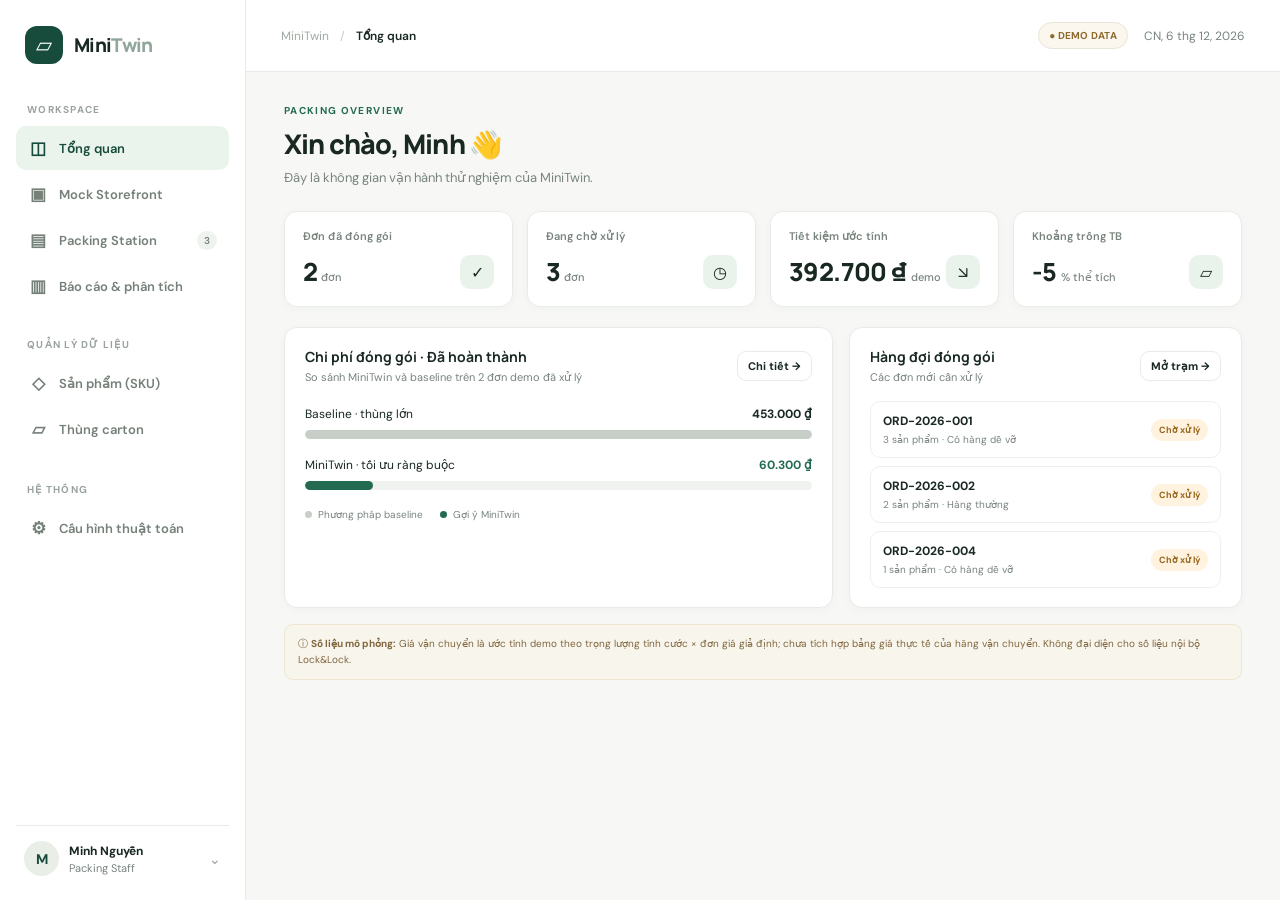
==== AI_Solution/index.html @ b330682f "first commit" ====
<!doctype html>
<html lang="vi">
<head>
  <meta charset="utf-8"><meta name="viewport" content="width=device-width,initial-scale=1">
  <meta name="theme-color" content="#123d32"><title>MiniTwin — Carton intelligence</title>
  <link rel="preconnect" href="https://fonts.googleapis.com"><link rel="preconnect" href="https://fonts.gstatic.com" crossorigin><link href="https://fonts.googleapis.com/css2?family=DM+Sans:wght@400;500;600;700&family=Manrope:wght@400;500;600;700;800&display=swap" rel="stylesheet">
  <style>
  :root{--green:#174c3c;--green2:#236b50;--mint:#e9f3ec;--ink:#192821;--muted:#78847d;--line:#e8ece8;--paper:#f7f8f5;--orange:#d99038;--red:#b94b3b;--shadow:0 12px 36px #213a2910}*{box-sizing:border-box}body{margin:0;background:var(--paper);color:var(--ink);font:14px 'DM Sans',sans-serif}button,input,select{font:inherit}button{cursor:pointer}.shell{min-height:100vh}.sidebar{width:246px;position:fixed;inset:0 auto 0 0;background:#fff;border-right:1px solid var(--line);padding:24px 16px;display:flex;flex-direction:column;z-index:3}.brand{display:flex;gap:11px;align-items:center;padding:2px 9px 27px}.brandmark{width:38px;height:38px;border-radius:12px;background:var(--green);display:grid;place-items:center;color:#fff;font-size:21px}.brandname{font:800 19px Manrope,sans-serif;letter-spacing:-.7px}.brandname span{color:#91a69b}.navlabel{padding:12px 11px 8px;color:#9aa39d;font-size:10px;letter-spacing:1.25px;font-weight:700}.navbtn{border:0;background:none;color:#758078;width:100%;text-align:left;padding:11px 12px;border-radius:10px;display:flex;align-items:center;gap:11px;margin:2px 0;font-weight:600;font-size:13px;transition:.18s}.navbtn:hover{background:#f5f7f4;color:var(--green)}.navbtn.active{background:#eaf3ec;color:var(--green)}.navico{font-size:17px;width:20px;text-align:center}.navcount{margin-left:auto;font-size:10px;background:#f0f2f0;padding:3px 7px;border-radius:20px}.sidebarfoot{margin-top:auto;border-top:1px solid var(--line);padding:15px 8px 0}.profile{display:flex;align-items:center;gap:10px}.avatar{width:35px;height:35px;background:#e9eee7;border-radius:50%;display:grid;place-items:center;color:var(--green);font-weight:700}.pname{font-weight:700;font-size:12px}.prole{font-size:11px;color:var(--muted);margin-top:2px}.main{margin-left:246px}.topbar{height:72px;background:#fff;border-bottom:1px solid var(--line);display:flex;align-items:center;justify-content:space-between;padding:0 35px;position:sticky;top:0;z-index:2}.crumb{color:#a0a9a2;font-size:12px}.crumb b{color:var(--ink);font-weight:600}.topright{display:flex;align-items:center;gap:16px}.env{border:1px solid #e8e4d9;background:#fbf7ee;color:#8e6a2d;border-radius:20px;padding:6px 10px;font-size:10px;font-weight:700;letter-spacing:.25px}.today{font-size:12px;color:var(--muted)}.content{padding:32px 38px;max-width:1470px;margin:0 auto}.pagehead{display:flex;align-items:flex-start;justify-content:space-between;margin-bottom:25px;gap:20px}.eyebrow{color:var(--green2);font-weight:700;font-size:10px;letter-spacing:1.35px;text-transform:uppercase;margin-bottom:8px}.pagehead h1{font:800 27px Manrope,sans-serif;letter-spacing:-.8px;margin:0 0 7px}.pagehead p{color:var(--muted);font-size:13px;margin:0}.btn{border:1px solid var(--line);background:#fff;color:var(--ink);border-radius:9px;padding:10px 14px;font-size:12px;font-weight:700;display:inline-flex;align-items:center;gap:8px;transition:.18s}.btn:hover{transform:translateY(-1px);box-shadow:var(--shadow)}.btn.primary{background:var(--green);color:#fff;border-color:var(--green)}.btn.primary:hover{background:#103c2f}.btn.small{padding:7px 10px;font-size:11px}.btn.danger{color:var(--red)}.stats{display:grid;grid-template-columns:repeat(4,1fr);gap:14px;margin-bottom:20px}.stat,.card{background:#fff;border:1px solid var(--line);border-radius:13px;box-shadow:0 2px 8px #1d302008}.stat{padding:17px 18px}.statlabel{font-size:11px;color:var(--muted);font-weight:600}.statrow{display:flex;align-items:flex-end;justify-content:space-between;margin-top:11px}.statnum{font:800 25px Manrope,sans-serif;letter-spacing:-.6px}.statunit{font-size:11px;font-weight:500;color:var(--muted)}.staticon{width:34px;height:34px;border-radius:10px;background:var(--mint);display:grid;place-items:center;font-size:16px}.green{color:var(--green2)}.card{padding:19px 20px}.cardhead{display:flex;justify-content:space-between;align-items:center;margin-bottom:17px}.cardtitle{font:700 14px Manrope,sans-serif}.sub{font-size:11px;color:var(--muted);margin-top:4px}.dashboardgrid{display:grid;grid-template-columns:1.4fr 1fr;gap:16px}.barcompare{display:grid;gap:18px;margin-top:22px}.barlabel{display:flex;justify-content:space-between;font-size:12px;margin-bottom:8px}.bartrack{height:9px;border-radius:8px;background:#f0f2ef;overflow:hidden}.barfill{height:100%;border-radius:8px;background:var(--green2)}.barfill.base{background:#c6cec7}.legend{display:flex;gap:17px;margin-top:18px;color:var(--muted);font-size:10px}.dot{display:inline-block;width:7px;height:7px;border-radius:50%;margin-right:6px}.queue{display:grid;gap:8px}.queueitem{display:flex;align-items:center;gap:12px;border:1px solid #edf0ed;border-radius:10px;padding:11px 12px;cursor:pointer;transition:.15s}.queueitem:hover{border-color:#b8d1c1;background:#fbfdfb}.ordercode{font-weight:700;font-size:12px}.orderdesc{font-size:10px;color:var(--muted);margin-top:4px}.push{margin-left:auto}.badge{font-size:9px;font-weight:700;padding:5px 8px;border-radius:20px;background:#eef3ee;color:#52705a;white-space:nowrap}.badge.wait{background:#fff3df;color:#97651b}.badge.packed{background:#e7f4ee;color:#33714f}.twocol{display:grid;grid-template-columns:1fr .95fr;gap:16px;align-items:start}.listrow{display:grid;grid-template-columns:1fr auto auto;gap:13px;align-items:center;padding:12px 0;border-top:1px solid #f0f2ef}.productname{font-weight:700;font-size:12px}.muted{color:var(--muted);font-size:10px;margin-top:4px}.price{font-weight:700;font-size:12px}.input,.select{width:100%;padding:10px 11px;border:1px solid #e2e8e2;border-radius:8px;background:#fff;color:var(--ink);outline:none}.input:focus,.select:focus{border-color:#80a790;box-shadow:0 0 0 3px #e5f0e9}.field{margin-bottom:12px}.field label{display:block;color:#69756d;font-size:10px;font-weight:700;margin-bottom:6px}.qty{width:58px;padding:7px;border:1px solid var(--line);border-radius:7px;text-align:center}.tablewrap{overflow:auto}.table{width:100%;border-collapse:collapse;white-space:nowrap}.table th{text-align:left;color:#929c94;font-size:9px;text-transform:uppercase;letter-spacing:.6px;padding:10px 11px;border-bottom:1px solid var(--line)}.table td{padding:11px;border-bottom:1px solid #f0f2ef;font-size:11px}.table tr:last-child td{border-bottom:0}.iconbtn{border:0;background:none;color:#89938b;padding:5px;font-size:14px}.iconbtn:hover{color:var(--red)}.tabrow{display:flex;gap:8px;border-bottom:1px solid var(--line);margin-bottom:17px}.tab{border:0;background:none;padding:10px 12px;color:#89938b;font-size:11px;font-weight:700;border-bottom:2px solid transparent}.tab.active{color:var(--green);border-color:var(--green)}.cartline{display:grid;grid-template-columns:1fr 65px 76px 25px;gap:8px;align-items:center;padding:12px 0;border-bottom:1px solid #f0f2ef}.cartname{font-size:11px;font-weight:700}.cartmeta{font-size:10px;color:var(--muted);margin-top:3px}.quantity-input{width:54px;padding:7px;border:1px solid var(--line);border-radius:7px;text-align:center}.remove{border:0;background:none;color:#a7afaa;font-size:16px}.remove:hover{color:var(--red)}.totalrow{display:flex;justify-content:space-between;padding:14px 0;font-size:12px;font-weight:700}.notice{padding:11px 13px;background:#f8f5ec;border:1px solid #eee6d3;color:#80663e;border-radius:9px;font-size:10px;line-height:1.6}.empty{padding:32px;text-align:center;color:#99a29b;font-size:12px}.resulthero{background:linear-gradient(125deg,#143f32,#24684e);border-radius:13px;color:white;padding:20px;display:flex;align-items:center;justify-content:space-between;margin-bottom:14px}.resulthero h3{font:800 18px Manrope;margin:5px 0}.resulthero p{opacity:.75;font-size:11px;margin:0}.cartonillustration{width:60px;height:50px;background:#c59c62;clip-path:polygon(14% 0,86% 0,100% 21%,100% 100%,0 100%,0 21%);position:relative}.cartonillustration:before{content:'';position:absolute;left:48%;height:100%;width:2px;background:#a77d45}.costrows{display:grid;gap:11px;padding:13px 0;border-bottom:1px solid var(--line)}.costrow{display:flex;justify-content:space-between;font-size:11px}.costrow span:first-child{color:var(--muted)}.checks{display:grid;gap:9px;margin:13px 0}.check{font-size:11px;display:flex;gap:8px;align-items:start}.check i{font-style:normal;color:#43805b;font-size:13px}.warnbox{background:#fff7eb;color:#91671f;border:1px solid #f0e4cc;padding:11px;border-radius:8px;font-size:10px;line-height:1.55;margin-top:10px}.compare{display:grid;grid-template-columns:1fr 1fr;gap:10px;margin-top:12px}.comparebox{border:1px solid var(--line);border-radius:9px;padding:12px}.comparebox.highlight{border-color:#b7d5c1;background:#f6fbf7}.comparelabel{font-size:9px;color:var(--muted);font-weight:700;text-transform:uppercase;letter-spacing:.5px}.compareval{font:800 17px Manrope;margin-top:7px}.comparehint{font-size:9px;color:var(--muted);margin-top:4px}.savings{color:#42815a;font-size:10px;font-weight:700;margin-top:9px}.placeholder{padding:34px 22px;text-align:center;color:#89958d}.placeholder .big{font-size:27px;margin-bottom:10px}.placeholder b{display:block;color:var(--ink);font-size:13px;margin-bottom:6px}.stock{font-size:10px;color:#68766d}.modalback{position:fixed;inset:0;background:#12241bb3;z-index:10;display:grid;place-items:center;padding:20px}.modal{background:white;width:min(450px,100%);border-radius:14px;padding:23px;box-shadow:0 25px 80px #0003}.modal h2{font:800 18px Manrope;margin:0 0 7px}.modal p{font-size:11px;color:var(--muted);margin:0 0 19px}.modalactions{display:flex;justify-content:flex-end;gap:8px;margin-top:18px}.toast{position:fixed;right:24px;bottom:24px;background:#173e32;color:#fff;padding:12px 17px;border-radius:9px;box-shadow:var(--shadow);z-index:30;font-size:12px;animation:up .25s ease}.toast.error{background:#974232}@keyframes up{from{transform:translateY(12px);opacity:0}to{transform:none;opacity:1}}.settingsgrid{display:grid;grid-template-columns:1fr 1fr;gap:15px}.search{max-width:240px}.filterrow{display:flex;gap:10px;align-items:center;margin-bottom:14px}.mobilemenu{display:none}
  @media(max-width:1050px){.sidebar{width:210px}.main{margin-left:210px}.content{padding:26px 24px}.stats{grid-template-columns:repeat(2,1fr)}}@media(max-width:760px){.sidebar{width:100%;height:60px;inset:auto 0 0;padding:5px 8px;display:flex;flex-direction:row;justify-content:space-around;border-right:0;border-top:1px solid var(--line)}.brand,.navlabel,.sidebarfoot{display:none}.navbtn{width:auto;padding:7px 9px;margin:0;flex-direction:column;gap:1px;font-size:9px}.navico{font-size:16px}.navcount{display:none}.main{margin-left:0;padding-bottom:62px}.topbar{height:58px;padding:0 16px}.content{padding:23px 15px}.dashboardgrid,.twocol,.settingsgrid{grid-template-columns:1fr}.pagehead h1{font-size:23px}.stats{gap:9px}.stat{padding:13px}.statnum{font-size:21px}.today{display:none}.env{font-size:9px}.card{padding:15px}.pagehead{margin-bottom:19px}.pagehead .btn{padding:8px 10px}}
  </style>
</head><body><div class="shell"><aside class="sidebar"><div class="brand"><div class="brandmark">▱</div><div class="brandname">Mini<span>Twin</span></div></div><div class="navlabel">WORKSPACE</div><div id="nav"></div><div class="navlabel" style="margin-top:18px">HỆ THỐNG</div><button class="navbtn" data-page="settings"><span class="navico">⚙</span>Cấu hình thuật toán</button><div class="sidebarfoot"><div class="profile"><div class="avatar">M</div><div><div class="pname">Minh Nguyễn</div><div class="prole" id="roleName">Packing Staff</div></div><span style="margin-left:auto;color:#9aa39d">⌄</span></div></div></aside><main class="main"><header class="topbar"><div class="crumb">MiniTwin <span style="padding:0 8px;color:#c5cbc6">/</span> <b id="crumb">Tổng quan</b></div><div class="topright"><span class="env">● DEMO DATA</span><span class="today" id="today"></span></div></header><div class="content" id="app"></div></main></div><div id="modalroot"></div><div id="toastroot"></div>
<script>
const initialProducts=[
 {id:'HPL826C',name:'Hộp nhựa chữ nhật 850ml',category:'Nhựa · Hộp thực phẩm',l:18,w:13,h:7,weight:.18,fragile:false,price:189000,emoji:'🥡'},
 {id:'HPL934',name:'Bộ hộp nhựa Classic 3 món',category:'Nhựa · Bộ hộp',l:24,w:18,h:11,weight:.42,fragile:false,price:329000,emoji:'🥡'},
 {id:'HPL817',name:'Hộp nhựa vuông 1.2L',category:'Nhựa · Hộp thực phẩm',l:16,w:16,h:9,weight:.22,fragile:false,price:159000,emoji:'🥡'},
 {id:'LHC4020',name:'Bình giữ nhiệt Bucket Fit 500ml',category:'Thép không gỉ · Bình',l:7.5,w:7.5,h:23,weight:.31,fragile:false,price:429000,emoji:'🧴'},
 {id:'LHC3249',name:'Bình giữ nhiệt Metro Mug 475ml',category:'Thép không gỉ · Bình',l:8,w:8,h:19,weight:.35,fragile:false,price:499000,emoji:'🧴'},
 {id:'LHC6180',name:'Bình giữ nhiệt Active 800ml',category:'Thép không gỉ · Bình',l:9,w:9,h:27,weight:.48,fragile:false,price:549000,emoji:'🧴'},
 {id:'LLG445',name:'Hộp thủy tinh chữ nhật 630ml',category:'Thủy tinh · Hộp',l:17,w:12,h:7,weight:.56,fragile:true,price:219000,emoji:'🫙'},
 {id:'LLG821',name:'Bộ hộp thủy tinh 3 món',category:'Thủy tinh · Bộ hộp',l:25,w:20,h:12,weight:1.35,fragile:true,price:599000,emoji:'🫙'},
 {id:'LLG214',name:'Hộp thủy tinh tròn 950ml',category:'Thủy tinh · Hộp',l:15,w:15,h:9,weight:.72,fragile:true,price:269000,emoji:'🫙'},
 {id:'HPL955',name:'Hộp nhựa LocknLock 1.8L',category:'Nhựa · Hộp thực phẩm',l:21,w:15,h:10,weight:.28,fragile:false,price:199000,emoji:'🥡'},
 {id:'LHC4122',name:'Bình giữ nhiệt Feather Light 450ml',category:'Thép không gỉ · Bình',l:7,w:7,h:21,weight:.24,fragile:false,price:649000,emoji:'🧴'},
 {id:'LLG513',name:'Hộp thủy tinh chịu nhiệt 1.1L',category:'Thủy tinh · Hộp',l:20,w:15,h:8,weight:.88,fragile:true,price:329000,emoji:'🫙'},
 {id:'HPL745',name:'Hộp nhựa chia ngăn 1.1L',category:'Nhựa · Hộp thực phẩm',l:19,w:14,h:8,weight:.24,fragile:false,price:179000,emoji:'🥡'},
 {id:'LHC6230',name:'Bình giữ nhiệt Energetic 550ml',category:'Thép không gỉ · Bình',l:8,w:8,h:24,weight:.39,fragile:false,price:459000,emoji:'🧴'},
 {id:'LLG331',name:'Bộ hộp thủy tinh 2 món',category:'Thủy tinh · Bộ hộp',l:20,w:16,h:10,weight:.98,fragile:true,price:389000,emoji:'🫙'},
 {id:'HPL910',name:'Bộ hộp nhựa ngăn đông 5 món',category:'Nhựa · Bộ hộp',l:27,w:20,h:14,weight:.63,fragile:false,price:359000,emoji:'🥡'},
 {id:'LHC6115',name:'Bình giữ nhiệt Compact 350ml',category:'Thép không gỉ · Bình',l:6.5,w:6.5,h:19,weight:.27,fragile:false,price:379000,emoji:'🧴'},
 {id:'LLG730',name:'Hộp thủy tinh chữ nhật 1.5L',category:'Thủy tinh · Hộp',l:23,w:17,h:9,weight:1.08,fragile:true,price:359000,emoji:'🫙'},
 {id:'HPL213',name:'Hộp nhựa vuông 600ml',category:'Nhựa · Hộp thực phẩm',l:12,w:12,h:7,weight:.14,fragile:false,price:99000,emoji:'🥡'},
 {id:'LHC398',name:'Bình giữ nhiệt Swing 600ml',category:'Thép không gỉ · Bình',l:8,w:8,h:25,weight:.41,fragile:false,price:489000,emoji:'🧴'},
 {id:'LLG905',name:'Bộ hộp thủy tinh 4 món',category:'Thủy tinh · Bộ hộp',l:27,w:22,h:13,weight:1.7,fragile:true,price:799000,emoji:'🫙'},
 {id:'HPL604',name:'Hộp nhựa tròn Easy 700ml',category:'Nhựa · Hộp thực phẩm',l:14,w:14,h:8,weight:.17,fragile:false,price:129000,emoji:'🥡'},
 {id:'LHC708',name:'Bình giữ nhiệt Metro 1L',category:'Thép không gỉ · Bình',l:9,w:9,h:29,weight:.56,fragile:false,price:699000,emoji:'🧴'},
 {id:'LLG121',name:'Hộp thủy tinh vuông 400ml',category:'Thủy tinh · Hộp',l:11,w:11,h:6,weight:.39,fragile:true,price:149000,emoji:'🫙'}
];
const initialCartons=[
 {id:'C001',name:'Mailer mini',l:18,w:13,h:8,price:2500,strength:2,stock:80},
 {id:'C002',name:'Small tuck-top',l:24,w:18,h:12,price:3800,strength:4,stock:120},
 {id:'C003',name:'Medium regular',l:32,w:24,h:18,price:5500,strength:7,stock:90},
 {id:'C004',name:'Large double-wall',l:40,w:30,h:24,price:8500,strength:12,stock:55},
 {id:'C005',name:'XL bulk carton',l:52,w:40,h:32,price:13500,strength:20,stock:24}
];
const defaults={products:initialProducts,cartons:initialCartons,orders:[
 {id:'ORD-2026-001',items:[['LLG445',2],['HPL826C',1]],status:'waiting',created:Date.now()-7200000},
 {id:'ORD-2026-002',items:[['LHC4020',2]],status:'waiting',created:Date.now()-5400000},
 {id:'ORD-2026-003',items:[['HPL934',1],['HPL213',3]],status:'packed',created:Date.now()-4200000,result:{cartonId:'C002',material:1800,shipping:18700,override:false}},
 {id:'ORD-2026-004',items:[['LLG821',1]],status:'waiting',created:Date.now()-1200000},
 {id:'ORD-2026-005',items:[['HPL955',2],['LLG214',1]],status:'packed',created:Date.now()-800000,result:{cartonId:'C003',material:2400,shipping:28100,override:false}}
],config:{carrier:'GHN Express',divisor:5000,bufferPlastic:5,bufferFragile:15,cushionRate:1200,baselineCarton:'C005'}};
let db;try{db={...defaults,...JSON.parse(localStorage.getItem('minitwin-v1')||'{}')};db.config={...defaults.config,...db.config};if(!db.products?.length)db.products=initialProducts;if(!db.cartons?.length)db.cartons=initialCartons;if(!db.orders)db.orders=defaults.orders}catch{db=structuredClone(defaults)}
let state={page:'overview',role:'staff',selectedOrder:null,cart:{},recommendation:null,adminTab:'products',search:'',modal:null};
const save=()=>localStorage.setItem('minitwin-v1',JSON.stringify(db));
const money=n=>new Intl.NumberFormat('vi-VN').format(Math.round(n||0))+' ₫';
const esc=s=>String(s??'').replace(/[&<>"']/g,c=>({'&':'&amp;','<':'&lt;','>':'&gt;','"':'&quot;',"'":'&#39;'}[c]));
const prod=id=>db.products.find(p=>p.id===id);const carton=id=>db.cartons.find(c=>c.id===id);const volume=o=>o.items.reduce((a,[id,q])=>{const p=prod(id);return a+(p?p.l*p.w*p.h*q:0)},0);
const weight=o=>o.items.reduce((a,[id,q])=>{const p=prod(id);return a+(p?p.weight*q:0)},0);
const isFragile=o=>o.items.some(([id])=>prod(id)?.fragile);
const fmtSize=o=>`${o.l} × ${o.w} × ${o.h} cm`;
function orderRecommendation(o){if(!o)return null;const fragile=isFragile(o),buffer=fragile?db.config.bufferFragile:db.config.bufferPlastic;const packVol=volume(o)*(1+buffer/100);const dims=o.items.map(([id])=>prod(id)).filter(Boolean).reduce((d,p)=>[Math.max(d[0],p.l),Math.max(d[1],p.w),d[2]+p.h],[0,0,0]);const feasible=db.cartons.filter(c=>c.stock>0&&c.l>=dims[0]+(fragile?3:1)&&c.w>=dims[1]+(fragile?3:1)&&c.h>=dims[2]+(fragile?3:1)&&c.l*c.w*c.h>=packVol&&c.strength>=weight(o));const cost=c=>{const material=Math.ceil(2*(c.l*c.w+c.l*c.h+c.w*c.h)/10000*(fragile?2:1))*db.config.cushionRate;const ship=Math.ceil(Math.max(weight(o),(c.l*c.w*c.h)/db.config.divisor))*15000;return {material,ship,total:c.price+material+ship}};feasible.sort((a,b)=>cost(a).total-cost(b).total);return feasible.length?{carton:feasible[0],cost:cost(feasible[0]),feasible,fragile,buffer,packVol,productVol:volume(o),dims}:null}
function orderCost(o){if(!o.result)return 0;const c=carton(o.result.cartonId);return c?c.price+(o.result.material||0)+(o.result.shipping||0):0}
function baseline(o){const c=carton(db.config.baselineCarton)||db.cartons[db.cartons.length-1];if(!c)return 0;const material=Math.ceil(2*(c.l*c.w+c.l*c.h+c.w*c.h)/10000*(isFragile(o)?2:1))*db.config.cushionRate;const shipping=Math.ceil(Math.max(weight(o),c.l*c.w*c.h/db.config.divisor))*15000;return c.price+material+shipping}
function toast(message,error=false){const el=document.getElementById('toastroot');el.innerHTML=`<div class="toast ${error?'error':''}">${esc(message)}</div>`;setTimeout(()=>el.innerHTML='',3000)}
function setPage(page){state.page=page;state.recommendation=null;state.selectedOrder=null;render()}
function pageMeta(){return {overview:['Tổng quan','TỔNG QUAN','Theo dõi hoạt động đóng gói và hiệu quả ước tính.'],orders:['Đơn hàng','PACKING STATION','Chọn đơn hàng, chạy MiniTwin và xác nhận hoàn tất đóng gói.'],store:['Mock Storefront','KHÁCH HÀNG','Tạo đơn giả lập với danh mục sản phẩm Lock&Lock.'],analytics:['Báo cáo hiệu quả','ANALYTICS','So sánh chi phí đóng gói đề xuất với phương pháp baseline.'],products:['Danh mục sản phẩm','MASTER DATA','Quản lý thông số SKU dùng trong bài toán tối ưu.'],cartons:['Danh mục thùng carton','MASTER DATA','Quản lý kích thước, sức chịu tải và tồn kho thùng.'],settings:['Cấu hình thuật toán','CẤU HÌNH','Cài đặt giả định và hằng số sử dụng trong bản demo.']}[state.page]}
function renderNav(){const pages=[['overview','◫','Tổng quan'],['store','▣','Mock Storefront'],['orders','▤','Packing Station'],['analytics','▥','Báo cáo & phân tích']];const pending=db.orders.filter(o=>o.status==='waiting').length;document.getElementById('nav').innerHTML=pages.map(([id,ico,name])=>`<button class="navbtn ${state.page===id?'active':''}" data-page="${id}"><span class="navico">${ico}</span>${name}${id==='orders'?`<span class="navcount">${pending}</span>`:''}</button>`).join('')+`<div class="navlabel" style="margin-top:18px">QUẢN LÝ DỮ LIỆU</div>`+[['products','◇','Sản phẩm (SKU)'],['cartons','▱','Thùng carton']].map(([id,ico,name])=>`<button class="navbtn ${state.page===id?'active':''}" data-page="${id}"><span class="navico">${ico}</span>${name}</button>`).join('');document.querySelectorAll('[data-page]').forEach(b=>b.onclick=()=>setPage(b.dataset.page))}
function head(title,eyebrow,description,action=''){return `<div class="pagehead"><div><div class="eyebrow">${eyebrow}</div><h1>${title}</h1><p>${description}</p></div>${action}</div>`}
function stat(label,value,unit,icon){return `<div class="stat"><div class="statlabel">${label}</div><div class="statrow"><div><span class="statnum">${value}</span> <span class="statunit">${unit}</span></div><span class="staticon">${icon}</span></div></div>`}
function overview(){const packed=db.orders.filter(o=>o.status==='packed');const savings=packed.reduce((a,o)=>a+Math.max(0,baseline(o)-orderCost(o)),0);const avg=packed.length?Math.round(packed.reduce((a,o)=>{const c=carton(o.result.cartonId);return a+(c?100*(1-volume(o)/(c.l*c.w*c.h)):0)},0)/packed.length):0;const q=db.orders.filter(o=>o.status==='waiting');return `${head('Xin chào, Minh 👋','PACKING OVERVIEW','Đây là không gian vận hành thử nghiệm của MiniTwin.')}
<div class="stats">${stat('Đơn đã đóng gói',packed.length,'đơn','✓')}${stat('Đang chờ xử lý',q.length,'đơn','◷')}${stat('Tiết kiệm ước tính',money(savings),'demo','↘')}${stat('Khoảng trống TB',avg,'% thể tích','▱')}</div>
<div class="dashboardgrid"><div class="card"><div class="cardhead"><div><div class="cardtitle">Chi phí đóng gói · Đã hoàn thành</div><div class="sub">So sánh MiniTwin và baseline trên ${packed.length} đơn demo đã xử lý</div></div><button class="btn small" data-page="analytics">Chi tiết →</button></div><div class="barcompare"><div><div class="barlabel"><span>Baseline · thùng lớn</span><b>${money(packed.reduce((a,o)=>a+baseline(o),0))}</b></div><div class="bartrack"><div class="barfill base" style="width:100%"></div></div></div><div><div class="barlabel"><span>MiniTwin · tối ưu ràng buộc</span><b class="green">${money(packed.reduce((a,o)=>a+orderCost(o),0))}</b></div><div class="bartrack"><div class="barfill" style="width:${Math.max(12,packed.reduce((a,o)=>a+baseline(o),0)?packed.reduce((a,o)=>a+orderCost(o),0)/packed.reduce((a,o)=>a+baseline(o),0)*100:0)}%"></div></div></div></div><div class="legend"><span><i class="dot" style="background:#c6cec7"></i>Phương pháp baseline</span><span><i class="dot" style="background:#236b50"></i>Gợi ý MiniTwin</span></div></div>
<div class="card"><div class="cardhead"><div><div class="cardtitle">Hàng đợi đóng gói</div><div class="sub">Các đơn mới cần xử lý</div></div><button class="btn small" data-page="orders">Mở trạm →</button></div><div class="queue">${q.length?q.slice(0,4).map(o=>`<div class="queueitem" data-order="${o.id}"><div><div class="ordercode">${o.id}</div><div class="orderdesc">${o.items.reduce((a,i)=>a+i[1],0)} sản phẩm · ${isFragile(o)?'Có hàng dễ vỡ':'Hàng thường'}</div></div><span class="push badge wait">Chờ xử lý</span></div>`).join(''):`<div class="empty">Không có đơn chờ đóng gói</div>`}</div></div></div><div class="notice" style="margin-top:16px">ⓘ <b>Số liệu mô phỏng:</b> Giá vận chuyển là ước tính demo theo trọng lượng tính cước × đơn giá giả định; chưa tích hợp bảng giá thực tế của hãng vận chuyển. Không đại diện cho số liệu nội bộ Lock&Lock.</div>`}
function orderCard(o){const names=o.items.map(([id,q])=>`${esc(prod(id)?.name||id)} × ${q}`).join(' · ');return `<div class="queueitem" data-order="${o.id}"><div style="min-width:0"><div class="ordercode">${o.id}</div><div class="orderdesc" style="max-width:350px;white-space:nowrap;overflow:hidden;text-overflow:ellipsis">${names}</div></div><span class="push badge ${o.status==='packed'?'packed':'wait'}">${o.status==='packed'?'Đã đóng gói':'Chờ xử lý'}</span></div>`}
function store(){let items=Object.entries(state.cart).filter(([,q])=>q>0);let total=items.reduce((a,[id,q])=>a+(prod(id)?.price||0)*q,0);let list=db.products.filter(p=>(p.name+' '+p.id+' '+p.category).toLowerCase().includes(state.search.toLowerCase()));return `${head('Cửa hàng giả lập','MOCK STOREFRONT','Thêm sản phẩm vào giỏ để tạo đơn test Mixed-SKU.','<button class="btn" data-action="clear-cart">Làm trống giỏ</button>')}<div class="twocol"><div class="card"><div class="cardhead"><div><div class="cardtitle">Danh mục sản phẩm</div><div class="sub">${db.products.length} SKU · dữ liệu demo</div></div><input class="input search" id="searchStore" placeholder="Tìm sản phẩm…" value="${esc(state.search)}"></div><div class="tablewrap"><table class="table"><thead><tr><th>Sản phẩm</th><th>Giá tham khảo</th><th></th></tr></thead><tbody>${list.map(p=>`<tr><td><div style="display:flex;gap:9px;align-items:center"><span style="font-size:18px">${p.emoji||'📦'}</span><div><b>${esc(p.name)}</b><div class="muted">${p.id} · ${p.l}×${p.w}×${p.h} cm ${p.fragile?'· ✧ Dễ vỡ':''}</div></div></div></td><td>${money(p.price)}</td><td><button class="btn small primary" data-add="${p.id}">+ Thêm</button></td></tr>`).join('')}</tbody></table></div></div><div class="card" style="position:sticky;top:90px"><div class="cardhead"><div><div class="cardtitle">Giỏ hàng</div><div class="sub">${items.reduce((a,x)=>a+x[1],0)} sản phẩm · ${items.length} SKU</div></div><span class="staticon">▣</span></div>${items.length?items.map(([id,q])=>`<div class="cartline"><div><div class="cartname">${esc(prod(id)?.name||id)}</div><div class="cartmeta">${money(prod(id)?.price||0)} / món</div></div><input class="quantity-input" type="number" min="1" max="999" value="${q}" data-cartqty="${id}"><b style="font-size:10px">${money((prod(id)?.price||0)*q)}</b><button class="remove" data-remove="${id}">×</button></div>`).join(''):`<div class="empty">Giỏ hàng đang trống.<br>Thêm sản phẩm để bắt đầu demo.</div>`}<div class="totalrow"><span>Tổng giá trị sản phẩm</span><span>${money(total)}</span></div><button class="btn primary" style="width:100%;justify-content:center" data-action="checkout" ${items.length?'':'disabled'}>Đặt hàng →</button><div class="sub" style="text-align:center;margin-top:10px">Đơn mới sẽ xuất hiện ngay tại Packing Station.</div></div></div>`}
function recommendationPane(o){if(!o)return `<div class="card"><div class="placeholder"><div class="big">◈</div><b>Chọn một đơn hàng để bắt đầu</b>Chạy thuật toán để xem gợi ý thùng phù hợp và chi phí dự kiến.</div></div>`;if(!state.recommendation)return `<div class="card"><div class="placeholder"><div class="big">⟡</div><b>Đơn ${o.id} đã sẵn sàng</b>${o.items.length} SKU · ${o.items.reduce((a,i)=>a+i[1],0)} sản phẩm · ${isFragile(o)?'Có hàng dễ vỡ':'Hàng không dễ vỡ'}<div style="margin-top:16px"><button class="btn primary" data-action="run">Chạy thuật toán tìm thùng <span>→</span></button></div><div class="sub" style="margin-top:12px">Kiểm tra kích thước · thể tích · tải trọng · tồn kho</div></div></div>`;const r=state.recommendation;if(!r.ok)return `<div class="card"><div class="placeholder"><div class="big">⚠</div><b>Chưa tìm thấy thùng khả thi</b><p style="line-height:1.7;max-width:360px;margin:8px auto 13px">${r.reason}</p><button class="btn" data-action="split">Gợi ý chia đơn</button></div></div>`;const {carton:c,cost,fragile,buffer,productVol}=r;const bl=baseline(o),saving=bl-cost.total;return `<div class="card"><div class="cardhead"><div><div class="cardtitle">Kết quả MiniTwin</div><div class="sub">Đơn ${o.id} · phương án khả thi có chi phí thấp nhất</div></div><span class="badge packed">✓ Khả thi</span></div><div class="resulthero"><div><div style="opacity:.7;font-size:10px">THÙNG ĐƯỢC ĐỀ XUẤT</div><h3>${c.id} · ${esc(c.name)}</h3><p>${fmtSize(c)} · Tồn kho ${c.stock} thùng</p></div><div class="cartonillustration"></div></div><div style="font-size:10px;font-weight:700;color:#6d786f">ƯỚC TÍNH CHI PHÍ</div><div class="costrows"><div class="costrow"><span>Thùng carton · ${c.id}</span><b>${money(c.price)}</b></div><div class="costrow"><span>Vật liệu đệm${fragile?' · 2 lớp':''}</span><b>${money(cost.material)}</b></div><div class="costrow"><span>Vận chuyển · ${db.config.carrier}</span><b>${money(cost.shipping)}</b></div><div class="costrow" style="padding-top:9px;border-top:1px solid #edf0ed"><b>Tổng ước tính</b><b>${money(cost.total)}</b></div></div><div class="cardtitle" style="margin-top:15px">Vì sao chọn thùng này?</div><div class="checks"><div class="check"><i>✓</i>Kích thước sản phẩm và cách xếp giả định phù hợp kích thước trong thùng.</div><div class="check"><i>✓</i>Thể tích sản phẩm ${Math.round(productVol).toLocaleString('vi-VN')} cm³ + khoảng hở ${buffer}% nằm trong sức chứa.</div><div class="check"><i>✓</i>Tải trọng ${weight(o).toFixed(2)} kg phù hợp giới hạn thùng (${c.strength} kg).</div><div class="check"><i>✓</i>Còn hàng trong kho · ${c.stock} thùng khả dụng.</div></div>${fragile?`<div class="warnbox">✧ <b>Hướng dẫn:</b> Đơn có hàng thủy tinh, quấn ít nhất 2 lớp màng xốp; chèn kín các khoảng trống trước khi niêm phong.</div>`:`<div class="notice">Đặt sản phẩm ở giữa thùng và chèn vật liệu đệm để hạn chế dịch chuyển.</div>`}<div class="compare"><div class="comparebox"><div class="comparelabel">Baseline · ${esc(carton(db.config.baselineCarton)?.id||'thùng lớn')}</div><div class="compareval">${money(bl)}</div><div class="comparehint">Dùng thùng lớn mặc định</div></div><div class="comparebox highlight"><div class="comparelabel">MiniTwin · ${c.id}</div><div class="compareval">${money(cost.total)}</div><div class="comparehint">Thùng khả thi tối ưu chi phí</div>${saving>0?`<div class="savings">↓ Tiết kiệm ${money(saving)} · ${Math.round(saving/bl*100)}%</div>`:`<div class="savings" style="color:#92713a">Chi phí cao hơn baseline</div>`}</div></div><div style="display:flex;gap:8px;margin-top:14px"><button class="btn" data-action="override" style="flex:1">Chọn thùng khác</button><button class="btn primary" data-action="pack" style="flex:1">Xác nhận đóng gói ✓</button></div><div class="sub" style="margin-top:10px">Chi phí vận chuyển là ước tính mô phỏng, không phải bảng giá thực tế.</div></div>`}
function orders(){const list=[...db.orders].sort((a,b)=>b.created-a.created);let chosen=db.orders.find(o=>o.id===state.selectedOrder);return `${head('Packing Station','PACKING WORKSPACE','Tiếp nhận đơn hàng và tối ưu lựa chọn thùng.')}<div class="twocol"><div class="card"><div class="cardhead"><div><div class="cardtitle">Hàng đợi đơn hàng</div><div class="sub">${db.orders.filter(o=>o.status==='waiting').length} đơn đang chờ · ${db.orders.filter(o=>o.status==='packed').length} đã hoàn tất</div></div><button class="btn small" data-page="store">＋ Tạo đơn mới</button></div><div class="queue">${list.length?list.map(orderCard).join(''):`<div class="empty">Chưa có đơn hàng</div>`}</div></div><div id="recommendation">${recommendationPane(chosen)}</div></div>`}
function analytics(){const packed=db.orders.filter(o=>o.status==='packed'&&o.result);const totalBase=packed.reduce((a,o)=>a+baseline(o),0),totalOpt=packed.reduce((a,o)=>a+orderCost(o),0);const saved=totalBase-totalOpt;const avgSpace=packed.length?Math.round(packed.reduce((a,o)=>{const c=carton(o.result.cartonId);return a+(c?100*(1-volume(o)/(c.l*c.w*c.h)):0)},0)/packed.length):0;let rows=packed.map(o=>`<tr><td><b>${o.id}</b></td><td>${carton(o.result.cartonId)?.id||'—'}</td><td>${money(baseline(o))}</td><td>${money(orderCost(o))}</td><td class="green"><b>${money(Math.max(0,baseline(o)-orderCost(o)))}</b></td></tr>`).join('');return `${head('Hiệu quả tối ưu','ANALYTICS & INSIGHTS','Đối chiếu kết quả mô phỏng MiniTwin với phương pháp baseline.')}<div class="stats">${stat('Tổng đơn đã đóng gói',packed.length,'đơn','✓')}${stat('Tổng chi phí baseline',money(totalBase),'ước tính','▤')}${stat('Chi phí MiniTwin',money(totalOpt),'ước tính','◈')}${stat('Tiết kiệm mô phỏng',money(saved),totalBase?Math.round(saved/totalBase*100)+'%':'','↘')}</div><div class="dashboardgrid"><div class="card"><div class="cardhead"><div><div class="cardtitle">So sánh tổng chi phí</div><div class="sub">${packed.length} đơn đã hoàn tất · VNĐ</div></div><span class="badge">Mô phỏng</span></div><div class="barcompare" style="margin-top:25px"><div><div class="barlabel"><span>Baseline · ${esc(carton(db.config.baselineCarton)?.id||'thùng lớn')}</span><b>${money(totalBase)}</b></div><div class="bartrack" style="height:15px"><div class="barfill base" style="width:100%"></div></div></div><div><div class="barlabel"><span>MiniTwin · carton khả thi rẻ nhất</span><b class="green">${money(totalOpt)}</b></div><div class="bartrack" style="height:15px"><div class="barfill" style="width:${totalBase?Math.max(4,totalOpt/totalBase*100):0}%"></div></div></div></div><div class="notice" style="margin-top:22px">${saved>=0?'MiniTwin giảm chi phí ước tính':'MiniTwin có chi phí cao hơn baseline'} <b>${money(Math.abs(saved))}</b> trên tập đơn đã hoàn tất.</div></div><div class="card"><div class="cardhead"><div><div class="cardtitle">Chỉ số sử dụng không gian</div><div class="sub">Trung bình trên thùng đã chọn</div></div></div><div style="display:flex;align-items:center;gap:16px;padding:15px 0"><div style="font:800 40px Manrope;color:var(--green)">${avgSpace}<span style="font-size:19px">%</span></div><div><div style="font-weight:700;font-size:12px">Khoảng trống ước tính</div><div class="muted">Tỷ lệ trống trung bình trong carton đã chọn.</div></div></div><div class="bartrack" style="height:12px"><div class="barfill" style="width:${avgSpace}%"></div></div><div class="sub" style="margin-top:15px">Chỉ số tính từ tổng thể tích SKU / thể tích thùng. Không mô phỏng cách xếp 3D thực tế.</div></div></div><div class="card" style="margin-top:16px"><div class="cardhead"><div><div class="cardtitle">Chi tiết theo đơn hàng</div><div class="sub">Chi phí đóng gói và vận chuyển giả định</div></div><button class="btn small" data-action="export">↓ Xuất CSV</button></div>${packed.length?`<div class="tablewrap"><table class="table"><thead><tr><th>Mã đơn</th><th>Thùng</th><th>Baseline</th><th>MiniTwin</th><th>Chênh lệch</th></tr></thead><tbody>${rows}</tbody></table></div>`:`<div class="empty">Chưa có đơn hoàn tất để thống kê</div>`}</div><div class="notice" style="margin-top:14px">Các mức giá trong dashboard là dữ liệu giả định phục vụ trình diễn, không chứng minh mức tiết kiệm thực tế tại Lock&Lock.</div>`}
function products(){const rows=db.products.filter(p=>(p.id+' '+p.name).toLowerCase().includes(state.search.toLowerCase())).map(p=>`<tr><td><b>${esc(p.id)}</b></td><td>${p.emoji||'📦'} ${esc(p.name)}<div class="muted">${esc(p.category)}</div></td><td>${p.l} × ${p.w} × ${p.h}</td><td>${p.weight} kg</td><td>${p.fragile?'<span class="badge wait">✧ Dễ vỡ</span>':'<span class="badge">Thường</span>'}</td><td>${money(p.price)}</td><td><button class="iconbtn" data-editprod="${p.id}">✎</button><button class="iconbtn" data-deleteprod="${p.id}">×</button></td></tr>`).join('');return `${head('Danh mục sản phẩm','SKU MASTER DATA','Dữ liệu mô phỏng · cập nhật kích thước, trọng lượng và tính chất hàng hóa.','<button class="btn primary" data-action="new-product">＋ Thêm SKU</button>')}<div class="card"><div class="filterrow"><input id="searchProducts" class="input search" placeholder="Tìm SKU hoặc tên…" value="${esc(state.search)}"><span class="sub">${db.products.length} sản phẩm</span></div><div class="tablewrap"><table class="table"><thead><tr><th>SKU</th><th>Tên sản phẩm</th><th>Kích thước (cm)</th><th>Khối lượng</th><th>Tính chất</th><th>Giá bán tham khảo</th><th></th></tr></thead><tbody>${rows||'<tr><td colspan="7" class="empty">Không tìm thấy sản phẩm</td></tr>'}</tbody></table></div></div>`}
function cartons(){const rows=db.cartons.map(c=>`<tr><td><b>${esc(c.id)}</b></td><td>${esc(c.name)}</td><td>${fmtSize(c)}</td><td>${money(c.price)}</td><td>${c.strength} kg</td><td><span class="stock">${c.stock} thùng</span></td><td><button class="iconbtn" data-editcarton="${c.id}">✎</button><button class="iconbtn" data-deletecarton="${c.id}">×</button></td></tr>`).join('');return `${head('Danh mục carton','CARTON MASTER DATA','Quản lý kích thước trong, đơn giá, giới hạn tải trọng và tồn kho.','<button class="btn primary" data-action="new-carton">＋ Thêm thùng</button>')}<div class="card"><div class="tablewrap"><table class="table"><thead><tr><th>Mã thùng</th><th>Tên thùng</th><th>Kích thước trong</th><th>Đơn giá</th><th>Tải trọng</th><th>Tồn kho</th><th></th></tr></thead><tbody>${rows}</tbody></table></div></div><div class="notice" style="margin-top:14px">Sức chịu tải và tồn kho là giả định demo. Hãy thay bằng thông số do nhóm xác minh khi có dữ liệu.</div>`}
function settings(){let c=db.config;return `${head('Cấu hình thuật toán','SYSTEM CONFIGURATION','Các giả định áp dụng cho bộ lọc khả thi và ước tính chi phí.')}<div class="settingsgrid"><div class="card"><div class="cardhead"><div><div class="cardtitle">Ràng buộc đóng gói</div><div class="sub">Khoảng hở tối thiểu quanh sản phẩm</div></div><span class="staticon">⚙</span></div><div class="field"><label>Clearance hàng thường (%)</label><input class="input" type="number" min="0" max="80" id="bufferPlastic" value="${c.bufferPlastic}"></div><div class="field"><label>Clearance hàng dễ vỡ (%)</label><input class="input" type="number" min="0" max="80" id="bufferFragile" value="${c.bufferFragile}"></div><div class="field"><label>Thùng baseline so sánh</label><select class="select" id="baselineCarton">${db.cartons.map(x=>`<option value="${x.id}" ${x.id===c.baselineCarton?'selected':''}>${x.id} · ${esc(x.name)}</option>`).join('')}</select></div></div><div class="card"><div class="cardhead"><div><div class="cardtitle">Vận chuyển & vật liệu</div><div class="sub">Đơn giá minh họa, có thể chỉnh để thử nghiệm</div></div><span class="staticon">↗</span></div><div class="field"><label>Hãng vận chuyển (giả lập)</label><select class="select" id="carrier"><option ${c.carrier==='GHN Express'?'selected':''}>GHN Express</option><option ${c.carrier==='GHTK Standard'?'selected':''}>GHTK Standard</option><option ${c.carrier==='Viettel Post'?'selected':''}>Viettel Post</option></select></div><div class="field"><label>Divisor quy đổi thể tích (cm³/kg)</label><input class="input" type="number" min="100" id="divisor" value="${c.divisor}"></div><div class="field"><label>Giá vật liệu đệm (VNĐ/mét giả định)</label><input class="input" type="number" min="0" id="cushionRate" value="${c.cushionRate}"></div><div class="field"><label>Đơn giá ship demo (VNĐ/kg tính cước)</label><input class="input" type="number" min="0" id="shipRate" value="${c.shipRate||15000}"></div></div></div><div style="display:flex;justify-content:flex-end;margin:15px 0"><button class="btn primary" data-action="save-settings">Lưu cấu hình</button></div><div class="notice">Đây là quy tắc tối ưu hóa ràng buộc, không phải mô hình Machine Learning. Kích thước SKU được kiểm tra theo thứ tự sắp xếp cố định và giả định xếp đơn giản; demo chưa giải bài toán xếp 3D. Divisor và cước tính ship là tham số mô phỏng, cần kiểm tra chính sách hiện hành của hãng trước khi dùng thực tế.</div><div class="card" style="margin-top:15px"><div class="cardhead"><div><div class="cardtitle">Quản lý vai trò · Demo</div><div class="sub">Chuyển vai trò để trình diễn giao diện từng người dùng.</div></div></div><div class="filterrow"><button class="btn ${state.role==='customer'?'primary':''}" data-role="customer">🛍 Khách hàng</button><button class="btn ${state.role==='staff'?'primary':''}" data-role="staff">▤ Nhân viên</button><button class="btn ${state.role==='manager'?'primary':''}" data-role="manager">◫ Quản lý</button><button class="btn ${state.role==='admin'?'primary':''}" data-role="admin">⚙ Admin</button></div><div class="sub">Phân quyền chỉ phục vụ mô phỏng giao diện. Không có đăng nhập hay bảo mật RBAC phía máy chủ.</div></div>`}
function render(){renderNav();const meta=pageMeta();document.getElementById('crumb').textContent=meta[0];const views={overview,store,orders,analytics,products,cartons,settings};document.getElementById('app').innerHTML=views[state.page]();bind();}
function openModal(title,desc,fields,submit,label='Lưu'){state.modal={submit};document.getElementById('modalroot').innerHTML=`<div class="modalback" data-dismiss><div class="modal" onclick="event.stopPropagation()"><h2>${title}</h2><p>${desc}</p><form id="modalform">${fields}<div class="modalactions"><button type="button" class="btn" data-cancel>Hủy</button><button class="btn primary" type="submit">${label}</button></div></form></div></div>`;document.querySelector('[data-dismiss]').onclick=e=>{if(e.target.matches('[data-dismiss]'))closeModal()};document.querySelector('[data-cancel]').onclick=closeModal;document.querySelector('#modalform').onsubmit=e=>{e.preventDefault();state.modal.submit(new FormData(e.currentTarget));closeModal()};}
function closeModal(){state.modal=null;document.getElementById('modalroot').innerHTML=''}
function productFields(p={}){return `<div class="field"><label>Mã SKU</label><input class="input" name="id" value="${esc(p.id||'')}" ${p.id?'readonly':''} required></div><div class="field"><label>Tên sản phẩm</label><input class="input" name="name" value="${esc(p.name||'')}" required></div><div class="settingsgrid"><div class="field"><label>Dài (cm)</label><input class="input" name="l" type="number" step="0.1" value="${p.l||''}" required></div><div class="field"><label>Rộng (cm)</label><input class="input" name="w" type="number" step="0.1" value="${p.w||''}" required></div><div class="field"><label>Cao (cm)</label><input class="input" name="h" type="number" step="0.1" value="${p.h||''}" required></div><div class="field"><label>Khối lượng (kg)</label><input class="input" name="weight" type="number" step="0.01" value="${p.weight||''}" required></div></div><div class="field"><label>Danh mục</label><input class="input" name="category" value="${esc(p.category||'Lock&Lock · Demo')}"></div><div class="field"><label>Giá tham khảo (VNĐ)</label><input class="input" name="price" type="number" value="${p.price||0}"></div><label style="font-size:11px"><input type="checkbox" name="fragile" ${p.fragile?'checked':''}> Hàng dễ vỡ (thủy tinh)</label>`}
function cartonFields(c={}){return `<div class="field"><label>Mã thùng</label><input class="input" name="id" value="${esc(c.id||'')}" ${c.id?'readonly':''} required></div><div class="field"><label>Tên thùng</label><input class="input" name="name" value="${esc(c.name||'')}" required></div><div class="settingsgrid">${[['l','Dài trong (cm)'],['w','Rộng trong (cm)'],['h','Cao trong (cm)'],['price','Giá thùng (VNĐ)'],['strength','Tải trọng (kg)'],['stock','Tồn kho (cái)']].map(([k,l])=>`<div class="field"><label>${l}</label><input class="input" name="${k}" type="number" step="${k==='price'||k==='stock'?1:.1}" value="${c[k]??''}" required></div>`).join('')}</div>`}
function bind(){document.querySelectorAll('[data-page]').forEach(b=>b.onclick=()=>setPage(b.dataset.page));document.querySelectorAll('[data-order]').forEach(el=>el.onclick=()=>{state.selectedOrder=el.dataset.order;state.recommendation=null;render()});document.querySelectorAll('[data-add]').forEach(b=>b.onclick=()=>{state.cart[b.dataset.add]=(state.cart[b.dataset.add]||0)+1;render()});document.querySelectorAll('[data-cartqty]').forEach(x=>x.onchange=()=>{state.cart[x.dataset.cartqty]=Math.max(1,+x.value||1);render()});document.querySelectorAll('[data-remove]').forEach(x=>x.onclick=()=>{delete state.cart[x.dataset.remove];render()});const ss=document.getElementById('searchStore');if(ss)ss.oninput=()=>{state.search=ss.value;const pos=ss.selectionStart;render();const n=document.getElementById('searchStore');n.focus();n.setSelectionRange(pos,pos)};const sp=document.getElementById('searchProducts');if(sp)sp.oninput=()=>{state.search=sp.value;const pos=sp.selectionStart;render();let n=document.getElementById('searchProducts');n.focus();n.setSelectionRange(pos,pos)};document.querySelector('[data-action="clear-cart"]')?.addEventListener('click',()=>{state.cart={};render()});document.querySelector('[data-action="checkout"]')?.addEventListener('click',checkout);document.querySelector('[data-action="run"]')?.addEventListener('click',runAlgorithm);document.querySelector('[data-action="pack"]')?.addEventListener('click',packOrder);document.querySelector('[data-action="override"]')?.addEventListener('click',overrideOrder);document.querySelector('[data-action="split"]')?.addEventListener('click',splitOrder);document.querySelector('[data-action="new-product"]')?.addEventListener('click',()=>openModal('Thêm SKU mới','Thông số sản phẩm phục vụ thuật toán MiniTwin.',productFields(),f=>{let p=Object.fromEntries(f);if(db.products.some(x=>x.id===p.id))return toast('Mã SKU đã tồn tại',true);for(let k of ['l','w','h','weight','price'])p[k]=+p[k]||0;p.fragile=f.has('fragile');p.emoji=p.fragile?'🫙':'📦';db.products.push(p);save();render();toast('Đã thêm SKU')}));document.querySelectorAll('[data-editprod]').forEach(b=>b.onclick=()=>{let p=prod(b.dataset.editprod);openModal('Chỉnh sửa SKU',p.id,productFields(p),f=>{Object.assign(p,Object.fromEntries(f));for(let k of ['l','w','h','weight','price'])p[k]=+p[k]||0;p.fragile=f.has('fragile');save();render();toast('Đã cập nhật SKU')})});document.querySelectorAll('[data-deleteprod]').forEach(b=>b.onclick=()=>{const p=prod(b.dataset.deleteprod);if(!confirm(`Xóa ${p.id} khỏi danh mục?`))return;db.products=db.products.filter(x=>x.id!==p.id);save();render();toast('Đã xóa SKU')});document.querySelector('[data-action="new-carton"]')?.addEventListener('click',()=>openModal('Thêm thùng carton','Nhập kích thước trong lòng thùng và giới hạn tải trọng.',cartonFields(),f=>{let c=Object.fromEntries(f);if(db.cartons.some(x=>x.id===c.id))return toast('Mã thùng đã tồn tại',true);for(let k of ['l','w','h','price','strength','stock'])c[k]=+c[k]||0;db.cartons.push(c);save();render();toast('Đã thêm thùng')}));document.querySelectorAll('[data-editcarton]').forEach(b=>b.onclick=()=>{let c=carton(b.dataset.editcarton);openModal('Chỉnh sửa thùng',c.id,cartonFields(c),f=>{Object.assign(c,Object.fromEntries(f));for(let k of ['l','w','h','price','strength','stock'])c[k]=+c[k]||0;save();render();toast('Đã cập nhật thùng')})});document.querySelectorAll('[data-deletecarton]').forEach(b=>b.onclick=()=>{let c=carton(b.dataset.deletecarton);if(!confirm(`Xóa thùng ${c.id}?`))return;db.cartons=db.cartons.filter(x=>x.id!==c.id);save();render();toast('Đã xóa thùng')});document.querySelector('[data-action="save-settings"]')?.addEventListener('click',()=>{let g=id=>document.getElementById(id);db.config.bufferPlastic=+g('bufferPlastic').value;db.config.bufferFragile=+g('bufferFragile').value;db.config.baselineCarton=g('baselineCarton').value;db.config.carrier=g('carrier').value;db.config.divisor=Math.max(100,+g('divisor').value||5000);db.config.cushionRate=+g('cushionRate').value||0;db.config.shipRate=+g('shipRate').value||0;save();state.recommendation=null;toast('Đã lưu cấu hình')});document.querySelectorAll('[data-role]').forEach(b=>b.onclick=()=>{state.role=b.dataset.role;let names={customer:'Customer (Mock)',staff:'Packing Staff',manager:'Warehouse Manager',admin:'System Admin'};document.getElementById('roleName').textContent=names[state.role];toast('Đang xem dưới vai trò '+names[state.role])});document.querySelector('[data-action="export"]')?.addEventListener('click',exportCsv)}
function checkout(){let items=Object.entries(state.cart).filter(([,q])=>q>0);if(!items.length)return toast('Giỏ hàng đang trống',true);const n=db.orders.reduce((a,o)=>Math.max(a,+(o.id.match(/(\d+)$/)?.[1]||0)),0)+1;const id='ORD-2026-'+String(n).padStart(3,'0');db.orders.unshift({id,items:items.map(([k,v])=>[k,v]),status:'waiting',created:Date.now()});state.cart={};save();toast(`Đặt hàng thành công · ${id}`);state.page='orders';state.selectedOrder=id;state.recommendation=null;render()}
function runAlgorithm(){const o=db.orders.find(x=>x.id===state.selectedOrder);if(!o)return;let r=orderRecommendation(o);if(!r){const estimate=db.cartons.filter(c=>c.stock>0).map(c=>({c,fit:c.l>=Math.max(...o.items.map(([id])=>prod(id)?.l||0))&&c.w>=Math.max(...o.items.map(([id])=>prod(id)?.w||0))&&c.h>=o.items.reduce((a,[id,q])=>a+(prod(id)?.h||0)*q,0)&&c.strength>=weight(o)}));const oversized=estimate.some(x=>x.c.l>=Math.max(...o.items.map(([id])=>prod(id)?.l||0))&&x.c.w>=Math.max(...o.items.map(([id])=>prod(id)?.w||0))&&x.c.h>=o.items.reduce((a,[id,q])=>a+(prod(id)?.h||0)*q,0));state.recommendation={ok:false,reason:oversized?'Thùng hiện có không đáp ứng đồng thời yêu cầu khoảng hở bảo vệ và sức chứa. Có thể chia đơn thành nhiều kiện nhỏ hơn.':'Không có thùng tồn kho nào đủ kích thước hoặc tải trọng cho đơn này. Vui lòng bổ sung thùng phù hợp hoặc chia đơn.'}}else{const c=r.carton;const material=Math.ceil(2*(c.l*c.w+c.l*c.h+c.w*c.h)/10000*(r.fragile?2:1))*db.config.cushionRate;const shipping=Math.ceil(Math.max(weight(o),c.l*c.w*c.h/db.config.divisor))*(db.config.shipRate||15000);r.cost={material,shipping,total:c.price+material+shipping};state.recommendation={ok:true,...r}}render()}
function packOrder(){const o=db.orders.find(x=>x.id===state.selectedOrder),r=state.recommendation;if(!o||!r?.ok)return;const c=carton(r.carton.id);if(!c||c.stock<=0)return toast('Thùng vừa hết tồn kho. Chạy lại thuật toán.',true);c.stock--;o.status='packed';o.result={cartonId:c.id,material:r.cost.material,shipping:r.cost.shipping,override:false};o.packedAt=Date.now();save();toast(`${o.id} đã đóng gói · ${c.id}`);render()}
function overrideOrder(){const o=db.orders.find(x=>x.id===state.selectedOrder),r=state.recommendation;if(!o||!r?.ok)return;const options=r.feasible.filter(c=>c.id!==r.carton.id);if(!options.length)return toast('Không còn thùng thay thế khả thi',true);openModal('Ghi đè lựa chọn','Chọn một thùng khả thi khác và ghi rõ lý do.',`<div class="field"><label>Thùng thay thế</label><select class="select" name="cartonId">${options.map(c=>`<option value="${c.id}">${c.id} · ${esc(c.name)} · ${fmtSize(c)} · ${money((()=>{const mat=Math.ceil(2*(c.l*c.w+c.l*c.h+c.w*c.h)/10000*(r.fragile?2:1))*db.config.cushionRate;const ship=Math.ceil(Math.max(weight(o),c.l*c.w*c.h/db.config.divisor))*(db.config.shipRate||15000);return c.price+mat+ship})())}</option>`).join('')}</select></div><div class="field"><label>Lý do ghi đè (bắt buộc)</label><input class="input" name="reason" placeholder="Ví dụ: thùng đề xuất hết hàng tại trạm" required></div>`,f=>{let nc=carton(f.get('cartonId'));if(!nc||nc.stock<=0)return toast('Thùng thay thế không còn tồn kho',true);const material=Math.ceil(2*(nc.l*nc.w+nc.l*nc.h+nc.w*nc.h)/10000*(r.fragile?2:1))*db.config.cushionRate;const shipping=Math.ceil(Math.max(weight(o),nc.l*nc.w*nc.h/db.config.divisor))*(db.config.shipRate||15000);nc.stock--;o.status='packed';o.result={cartonId:nc.id,material,shipping,override:true,reason:f.get('reason')};save();toast(`Đã ghi đè và đóng gói · ${nc.id}`);render()},'Ghi đè & hoàn tất')}
function splitOrder(){let o=db.orders.find(x=>x.id===state.selectedOrder);if(!o)return;let items=[];for(const [id,q] of o.items){for(let i=0;i<q;i++)items.push([id,1])}if(items.length<2)return toast('Đơn chỉ có một sản phẩm. Cần bổ sung thùng lớn hơn.',true);let a=items.slice(0,Math.ceil(items.length/2)),b=items.slice(Math.ceil(items.length/2));const next=db.orders.reduce((m,x)=>Math.max(m,+(x.id.match(/(\d+)$/)?.[1]||0)),0)+1;let id1=`ORD-2026-${String(next).padStart(3,'0')}`,id2=`ORD-2026-${String(next+1).padStart(3,'0')}`;o.status='split';db.orders.unshift({id:id1,items:a,status:'waiting',created:Date.now()},{id:id2,items:b,status:'waiting',created:Date.now()});save();toast(`Đã gợi ý chia thành hai đơn: ${id1} · ${id2}`);state.selectedOrder=id1;state.recommendation=null;render()}
function exportCsv(){const rows=[['Order ID','Carton','Baseline VND','MiniTwin VND','Saving VND'],...db.orders.filter(o=>o.status==='packed'&&o.result).map(o=>[o.id,o.result.cartonId,baseline(o),orderCost(o),baseline(o)-orderCost(o)])];let blob=new Blob(['\ufeff'+rows.map(x=>x.join(',')).join('\r\n')],{type:'text/csv;charset=utf-8'}),a=document.createElement('a');a.href=URL.createObjectURL(blob);a.download='minitwin-demo-report.csv';a.click();URL.revokeObjectURL(a.href)}
document.getElementById('today').textContent=new Intl.DateTimeFormat('vi-VN',{weekday:'short',day:'numeric',month:'short',year:'numeric'}).format(new Date());render();document.addEventListener('click',e=>{let b=e.target.closest('[data-page]');if(b){setPage(b.dataset.page);return}let o=e.target.closest('[data-order]');if(o&&state.page!=='orders'){state.page='orders';state.selectedOrder=o.dataset.order;state.recommendation=null;render()}});
</script></body></html>
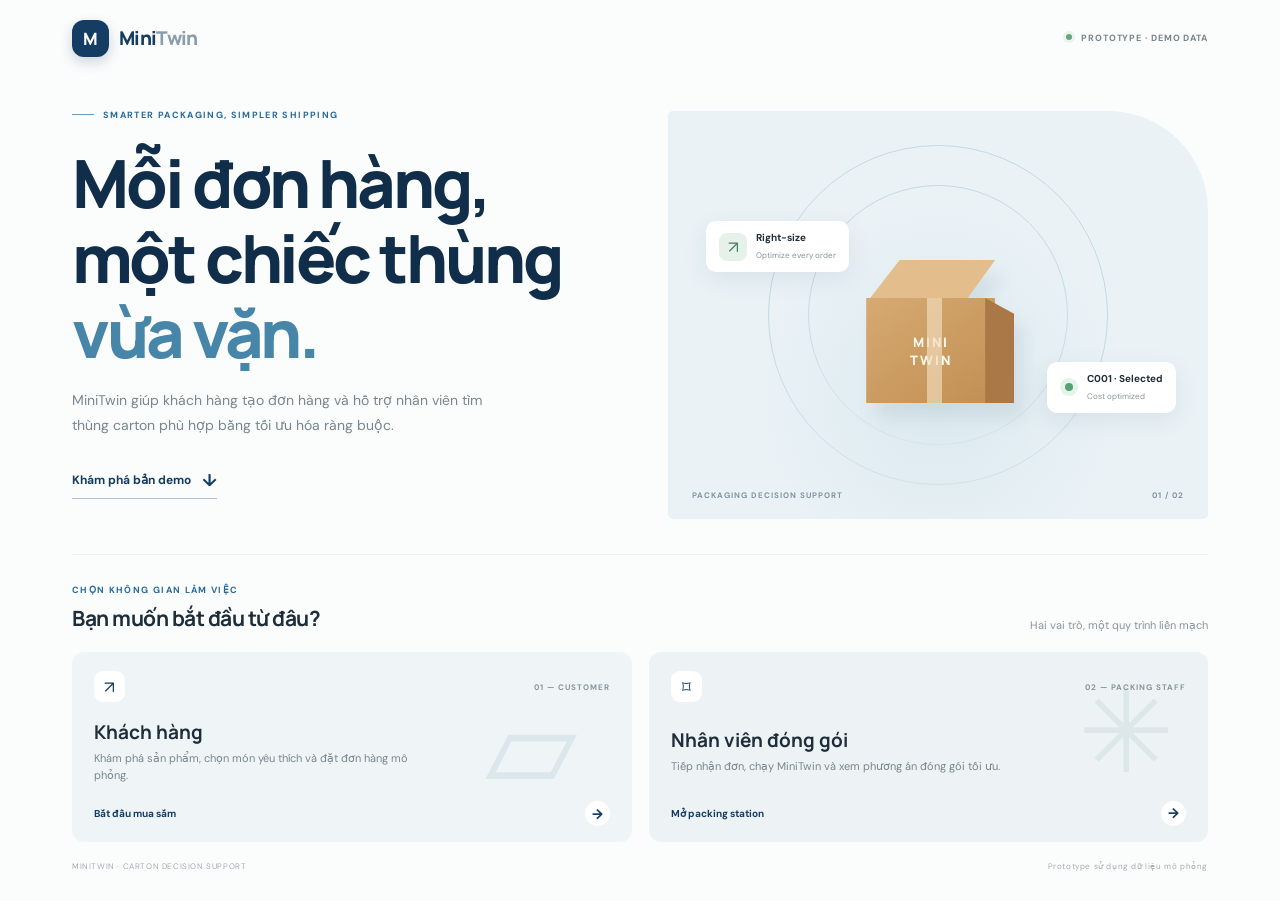
==== commit e2d9e5ef: "p" ====
--- a/AI_Solution/index.html
+++ b/AI_Solution/index.html
@@ -1,96 +1 @@
-<!doctype html>
-<html lang="vi">
-<head>
-  <meta charset="utf-8"><meta name="viewport" content="width=device-width,initial-scale=1">
-  <meta name="theme-color" content="#123d32"><title>MiniTwin — Carton intelligence</title>
-  <link rel="preconnect" href="https://fonts.googleapis.com"><link rel="preconnect" href="https://fonts.gstatic.com" crossorigin><link href="https://fonts.googleapis.com/css2?family=DM+Sans:wght@400;500;600;700&family=Manrope:wght@400;500;600;700;800&display=swap" rel="stylesheet">
-  <style>
-  :root{--green:#174c3c;--green2:#236b50;--mint:#e9f3ec;--ink:#192821;--muted:#78847d;--line:#e8ece8;--paper:#f7f8f5;--orange:#d99038;--red:#b94b3b;--shadow:0 12px 36px #213a2910}*{box-sizing:border-box}body{margin:0;background:var(--paper);color:var(--ink);font:14px 'DM Sans',sans-serif}button,input,select{font:inherit}button{cursor:pointer}.shell{min-height:100vh}.sidebar{width:246px;position:fixed;inset:0 auto 0 0;background:#fff;border-right:1px solid var(--line);padding:24px 16px;display:flex;flex-direction:column;z-index:3}.brand{display:flex;gap:11px;align-items:center;padding:2px 9px 27px}.brandmark{width:38px;height:38px;border-radius:12px;background:var(--green);display:grid;place-items:center;color:#fff;font-size:21px}.brandname{font:800 19px Manrope,sans-serif;letter-spacing:-.7px}.brandname span{color:#91a69b}.navlabel{padding:12px 11px 8px;color:#9aa39d;font-size:10px;letter-spacing:1.25px;font-weight:700}.navbtn{border:0;background:none;color:#758078;width:100%;text-align:left;padding:11px 12px;border-radius:10px;display:flex;align-items:center;gap:11px;margin:2px 0;font-weight:600;font-size:13px;transition:.18s}.navbtn:hover{background:#f5f7f4;color:var(--green)}.navbtn.active{background:#eaf3ec;color:var(--green)}.navico{font-size:17px;width:20px;text-align:center}.navcount{margin-left:auto;font-size:10px;background:#f0f2f0;padding:3px 7px;border-radius:20px}.sidebarfoot{margin-top:auto;border-top:1px solid var(--line);padding:15px 8px 0}.profile{display:flex;align-items:center;gap:10px}.avatar{width:35px;height:35px;background:#e9eee7;border-radius:50%;display:grid;place-items:center;color:var(--green);font-weight:700}.pname{font-weight:700;font-size:12px}.prole{font-size:11px;color:var(--muted);margin-top:2px}.main{margin-left:246px}.topbar{height:72px;background:#fff;border-bottom:1px solid var(--line);display:flex;align-items:center;justify-content:space-between;padding:0 35px;position:sticky;top:0;z-index:2}.crumb{color:#a0a9a2;font-size:12px}.crumb b{color:var(--ink);font-weight:600}.topright{display:flex;align-items:center;gap:16px}.env{border:1px solid #e8e4d9;background:#fbf7ee;color:#8e6a2d;border-radius:20px;padding:6px 10px;font-size:10px;font-weight:700;letter-spacing:.25px}.today{font-size:12px;color:var(--muted)}.content{padding:32px 38px;max-width:1470px;margin:0 auto}.pagehead{display:flex;align-items:flex-start;justify-content:space-between;margin-bottom:25px;gap:20px}.eyebrow{color:var(--green2);font-weight:700;font-size:10px;letter-spacing:1.35px;text-transform:uppercase;margin-bottom:8px}.pagehead h1{font:800 27px Manrope,sans-serif;letter-spacing:-.8px;margin:0 0 7px}.pagehead p{color:var(--muted);font-size:13px;margin:0}.btn{border:1px solid var(--line);background:#fff;color:var(--ink);border-radius:9px;padding:10px 14px;font-size:12px;font-weight:700;display:inline-flex;align-items:center;gap:8px;transition:.18s}.btn:hover{transform:translateY(-1px);box-shadow:var(--shadow)}.btn.primary{background:var(--green);color:#fff;border-color:var(--green)}.btn.primary:hover{background:#103c2f}.btn.small{padding:7px 10px;font-size:11px}.btn.danger{color:var(--red)}.stats{display:grid;grid-template-columns:repeat(4,1fr);gap:14px;margin-bottom:20px}.stat,.card{background:#fff;border:1px solid var(--line);border-radius:13px;box-shadow:0 2px 8px #1d302008}.stat{padding:17px 18px}.statlabel{font-size:11px;color:var(--muted);font-weight:600}.statrow{display:flex;align-items:flex-end;justify-content:space-between;margin-top:11px}.statnum{font:800 25px Manrope,sans-serif;letter-spacing:-.6px}.statunit{font-size:11px;font-weight:500;color:var(--muted)}.staticon{width:34px;height:34px;border-radius:10px;background:var(--mint);display:grid;place-items:center;font-size:16px}.green{color:var(--green2)}.card{padding:19px 20px}.cardhead{display:flex;justify-content:space-between;align-items:center;margin-bottom:17px}.cardtitle{font:700 14px Manrope,sans-serif}.sub{font-size:11px;color:var(--muted);margin-top:4px}.dashboardgrid{display:grid;grid-template-columns:1.4fr 1fr;gap:16px}.barcompare{display:grid;gap:18px;margin-top:22px}.barlabel{display:flex;justify-content:space-between;font-size:12px;margin-bottom:8px}.bartrack{height:9px;border-radius:8px;background:#f0f2ef;overflow:hidden}.barfill{height:100%;border-radius:8px;background:var(--green2)}.barfill.base{background:#c6cec7}.legend{display:flex;gap:17px;margin-top:18px;color:var(--muted);font-size:10px}.dot{display:inline-block;width:7px;height:7px;border-radius:50%;margin-right:6px}.queue{display:grid;gap:8px}.queueitem{display:flex;align-items:center;gap:12px;border:1px solid #edf0ed;border-radius:10px;padding:11px 12px;cursor:pointer;transition:.15s}.queueitem:hover{border-color:#b8d1c1;background:#fbfdfb}.ordercode{font-weight:700;font-size:12px}.orderdesc{font-size:10px;color:var(--muted);margin-top:4px}.push{margin-left:auto}.badge{font-size:9px;font-weight:700;padding:5px 8px;border-radius:20px;background:#eef3ee;color:#52705a;white-space:nowrap}.badge.wait{background:#fff3df;color:#97651b}.badge.packed{background:#e7f4ee;color:#33714f}.twocol{display:grid;grid-template-columns:1fr .95fr;gap:16px;align-items:start}.listrow{display:grid;grid-template-columns:1fr auto auto;gap:13px;align-items:center;padding:12px 0;border-top:1px solid #f0f2ef}.productname{font-weight:700;font-size:12px}.muted{color:var(--muted);font-size:10px;margin-top:4px}.price{font-weight:700;font-size:12px}.input,.select{width:100%;padding:10px 11px;border:1px solid #e2e8e2;border-radius:8px;background:#fff;color:var(--ink);outline:none}.input:focus,.select:focus{border-color:#80a790;box-shadow:0 0 0 3px #e5f0e9}.field{margin-bottom:12px}.field label{display:block;color:#69756d;font-size:10px;font-weight:700;margin-bottom:6px}.qty{width:58px;padding:7px;border:1px solid var(--line);border-radius:7px;text-align:center}.tablewrap{overflow:auto}.table{width:100%;border-collapse:collapse;white-space:nowrap}.table th{text-align:left;color:#929c94;font-size:9px;text-transform:uppercase;letter-spacing:.6px;padding:10px 11px;border-bottom:1px solid var(--line)}.table td{padding:11px;border-bottom:1px solid #f0f2ef;font-size:11px}.table tr:last-child td{border-bottom:0}.iconbtn{border:0;background:none;color:#89938b;padding:5px;font-size:14px}.iconbtn:hover{color:var(--red)}.tabrow{display:flex;gap:8px;border-bottom:1px solid var(--line);margin-bottom:17px}.tab{border:0;background:none;padding:10px 12px;color:#89938b;font-size:11px;font-weight:700;border-bottom:2px solid transparent}.tab.active{color:var(--green);border-color:var(--green)}.cartline{display:grid;grid-template-columns:1fr 65px 76px 25px;gap:8px;align-items:center;padding:12px 0;border-bottom:1px solid #f0f2ef}.cartname{font-size:11px;font-weight:700}.cartmeta{font-size:10px;color:var(--muted);margin-top:3px}.quantity-input{width:54px;padding:7px;border:1px solid var(--line);border-radius:7px;text-align:center}.remove{border:0;background:none;color:#a7afaa;font-size:16px}.remove:hover{color:var(--red)}.totalrow{display:flex;justify-content:space-between;padding:14px 0;font-size:12px;font-weight:700}.notice{padding:11px 13px;background:#f8f5ec;border:1px solid #eee6d3;color:#80663e;border-radius:9px;font-size:10px;line-height:1.6}.empty{padding:32px;text-align:center;color:#99a29b;font-size:12px}.resulthero{background:linear-gradient(125deg,#143f32,#24684e);border-radius:13px;color:white;padding:20px;display:flex;align-items:center;justify-content:space-between;margin-bottom:14px}.resulthero h3{font:800 18px Manrope;margin:5px 0}.resulthero p{opacity:.75;font-size:11px;margin:0}.cartonillustration{width:60px;height:50px;background:#c59c62;clip-path:polygon(14% 0,86% 0,100% 21%,100% 100%,0 100%,0 21%);position:relative}.cartonillustration:before{content:'';position:absolute;left:48%;height:100%;width:2px;background:#a77d45}.costrows{display:grid;gap:11px;padding:13px 0;border-bottom:1px solid var(--line)}.costrow{display:flex;justify-content:space-between;font-size:11px}.costrow span:first-child{color:var(--muted)}.checks{display:grid;gap:9px;margin:13px 0}.check{font-size:11px;display:flex;gap:8px;align-items:start}.check i{font-style:normal;color:#43805b;font-size:13px}.warnbox{background:#fff7eb;color:#91671f;border:1px solid #f0e4cc;padding:11px;border-radius:8px;font-size:10px;line-height:1.55;margin-top:10px}.compare{display:grid;grid-template-columns:1fr 1fr;gap:10px;margin-top:12px}.comparebox{border:1px solid var(--line);border-radius:9px;padding:12px}.comparebox.highlight{border-color:#b7d5c1;background:#f6fbf7}.comparelabel{font-size:9px;color:var(--muted);font-weight:700;text-transform:uppercase;letter-spacing:.5px}.compareval{font:800 17px Manrope;margin-top:7px}.comparehint{font-size:9px;color:var(--muted);margin-top:4px}.savings{color:#42815a;font-size:10px;font-weight:700;margin-top:9px}.placeholder{padding:34px 22px;text-align:center;color:#89958d}.placeholder .big{font-size:27px;margin-bottom:10px}.placeholder b{display:block;color:var(--ink);font-size:13px;margin-bottom:6px}.stock{font-size:10px;color:#68766d}.modalback{position:fixed;inset:0;background:#12241bb3;z-index:10;display:grid;place-items:center;padding:20px}.modal{background:white;width:min(450px,100%);border-radius:14px;padding:23px;box-shadow:0 25px 80px #0003}.modal h2{font:800 18px Manrope;margin:0 0 7px}.modal p{font-size:11px;color:var(--muted);margin:0 0 19px}.modalactions{display:flex;justify-content:flex-end;gap:8px;margin-top:18px}.toast{position:fixed;right:24px;bottom:24px;background:#173e32;color:#fff;padding:12px 17px;border-radius:9px;box-shadow:var(--shadow);z-index:30;font-size:12px;animation:up .25s ease}.toast.error{background:#974232}@keyframes up{from{transform:translateY(12px);opacity:0}to{transform:none;opacity:1}}.settingsgrid{display:grid;grid-template-columns:1fr 1fr;gap:15px}.search{max-width:240px}.filterrow{display:flex;gap:10px;align-items:center;margin-bottom:14px}.mobilemenu{display:none}
-  @media(max-width:1050px){.sidebar{width:210px}.main{margin-left:210px}.content{padding:26px 24px}.stats{grid-template-columns:repeat(2,1fr)}}@media(max-width:760px){.sidebar{width:100%;height:60px;inset:auto 0 0;padding:5px 8px;display:flex;flex-direction:row;justify-content:space-around;border-right:0;border-top:1px solid var(--line)}.brand,.navlabel,.sidebarfoot{display:none}.navbtn{width:auto;padding:7px 9px;margin:0;flex-direction:column;gap:1px;font-size:9px}.navico{font-size:16px}.navcount{display:none}.main{margin-left:0;padding-bottom:62px}.topbar{height:58px;padding:0 16px}.content{padding:23px 15px}.dashboardgrid,.twocol,.settingsgrid{grid-template-columns:1fr}.pagehead h1{font-size:23px}.stats{gap:9px}.stat{padding:13px}.statnum{font-size:21px}.today{display:none}.env{font-size:9px}.card{padding:15px}.pagehead{margin-bottom:19px}.pagehead .btn{padding:8px 10px}}
-  </style>
-</head><body><div class="shell"><aside class="sidebar"><div class="brand"><div class="brandmark">▱</div><div class="brandname">Mini<span>Twin</span></div></div><div class="navlabel">WORKSPACE</div><div id="nav"></div><div class="navlabel" style="margin-top:18px">HỆ THỐNG</div><button class="navbtn" data-page="settings"><span class="navico">⚙</span>Cấu hình thuật toán</button><div class="sidebarfoot"><div class="profile"><div class="avatar">M</div><div><div class="pname">Minh Nguyễn</div><div class="prole" id="roleName">Packing Staff</div></div><span style="margin-left:auto;color:#9aa39d">⌄</span></div></div></aside><main class="main"><header class="topbar"><div class="crumb">MiniTwin <span style="padding:0 8px;color:#c5cbc6">/</span> <b id="crumb">Tổng quan</b></div><div class="topright"><span class="env">● DEMO DATA</span><span class="today" id="today"></span></div></header><div class="content" id="app"></div></main></div><div id="modalroot"></div><div id="toastroot"></div>
-<script>
-const initialProducts=[
- {id:'HPL826C',name:'Hộp nhựa chữ nhật 850ml',category:'Nhựa · Hộp thực phẩm',l:18,w:13,h:7,weight:.18,fragile:false,price:189000,emoji:'🥡'},
- {id:'HPL934',name:'Bộ hộp nhựa Classic 3 món',category:'Nhựa · Bộ hộp',l:24,w:18,h:11,weight:.42,fragile:false,price:329000,emoji:'🥡'},
- {id:'HPL817',name:'Hộp nhựa vuông 1.2L',category:'Nhựa · Hộp thực phẩm',l:16,w:16,h:9,weight:.22,fragile:false,price:159000,emoji:'🥡'},
- {id:'LHC4020',name:'Bình giữ nhiệt Bucket Fit 500ml',category:'Thép không gỉ · Bình',l:7.5,w:7.5,h:23,weight:.31,fragile:false,price:429000,emoji:'🧴'},
- {id:'LHC3249',name:'Bình giữ nhiệt Metro Mug 475ml',category:'Thép không gỉ · Bình',l:8,w:8,h:19,weight:.35,fragile:false,price:499000,emoji:'🧴'},
- {id:'LHC6180',name:'Bình giữ nhiệt Active 800ml',category:'Thép không gỉ · Bình',l:9,w:9,h:27,weight:.48,fragile:false,price:549000,emoji:'🧴'},
- {id:'LLG445',name:'Hộp thủy tinh chữ nhật 630ml',category:'Thủy tinh · Hộp',l:17,w:12,h:7,weight:.56,fragile:true,price:219000,emoji:'🫙'},
- {id:'LLG821',name:'Bộ hộp thủy tinh 3 món',category:'Thủy tinh · Bộ hộp',l:25,w:20,h:12,weight:1.35,fragile:true,price:599000,emoji:'🫙'},
- {id:'LLG214',name:'Hộp thủy tinh tròn 950ml',category:'Thủy tinh · Hộp',l:15,w:15,h:9,weight:.72,fragile:true,price:269000,emoji:'🫙'},
- {id:'HPL955',name:'Hộp nhựa LocknLock 1.8L',category:'Nhựa · Hộp thực phẩm',l:21,w:15,h:10,weight:.28,fragile:false,price:199000,emoji:'🥡'},
- {id:'LHC4122',name:'Bình giữ nhiệt Feather Light 450ml',category:'Thép không gỉ · Bình',l:7,w:7,h:21,weight:.24,fragile:false,price:649000,emoji:'🧴'},
- {id:'LLG513',name:'Hộp thủy tinh chịu nhiệt 1.1L',category:'Thủy tinh · Hộp',l:20,w:15,h:8,weight:.88,fragile:true,price:329000,emoji:'🫙'},
- {id:'HPL745',name:'Hộp nhựa chia ngăn 1.1L',category:'Nhựa · Hộp thực phẩm',l:19,w:14,h:8,weight:.24,fragile:false,price:179000,emoji:'🥡'},
- {id:'LHC6230',name:'Bình giữ nhiệt Energetic 550ml',category:'Thép không gỉ · Bình',l:8,w:8,h:24,weight:.39,fragile:false,price:459000,emoji:'🧴'},
- {id:'LLG331',name:'Bộ hộp thủy tinh 2 món',category:'Thủy tinh · Bộ hộp',l:20,w:16,h:10,weight:.98,fragile:true,price:389000,emoji:'🫙'},
- {id:'HPL910',name:'Bộ hộp nhựa ngăn đông 5 món',category:'Nhựa · Bộ hộp',l:27,w:20,h:14,weight:.63,fragile:false,price:359000,emoji:'🥡'},
- {id:'LHC6115',name:'Bình giữ nhiệt Compact 350ml',category:'Thép không gỉ · Bình',l:6.5,w:6.5,h:19,weight:.27,fragile:false,price:379000,emoji:'🧴'},
- {id:'LLG730',name:'Hộp thủy tinh chữ nhật 1.5L',category:'Thủy tinh · Hộp',l:23,w:17,h:9,weight:1.08,fragile:true,price:359000,emoji:'🫙'},
- {id:'HPL213',name:'Hộp nhựa vuông 600ml',category:'Nhựa · Hộp thực phẩm',l:12,w:12,h:7,weight:.14,fragile:false,price:99000,emoji:'🥡'},
- {id:'LHC398',name:'Bình giữ nhiệt Swing 600ml',category:'Thép không gỉ · Bình',l:8,w:8,h:25,weight:.41,fragile:false,price:489000,emoji:'🧴'},
- {id:'LLG905',name:'Bộ hộp thủy tinh 4 món',category:'Thủy tinh · Bộ hộp',l:27,w:22,h:13,weight:1.7,fragile:true,price:799000,emoji:'🫙'},
- {id:'HPL604',name:'Hộp nhựa tròn Easy 700ml',category:'Nhựa · Hộp thực phẩm',l:14,w:14,h:8,weight:.17,fragile:false,price:129000,emoji:'🥡'},
- {id:'LHC708',name:'Bình giữ nhiệt Metro 1L',category:'Thép không gỉ · Bình',l:9,w:9,h:29,weight:.56,fragile:false,price:699000,emoji:'🧴'},
- {id:'LLG121',name:'Hộp thủy tinh vuông 400ml',category:'Thủy tinh · Hộp',l:11,w:11,h:6,weight:.39,fragile:true,price:149000,emoji:'🫙'}
-];
-const initialCartons=[
- {id:'C001',name:'Mailer mini',l:18,w:13,h:8,price:2500,strength:2,stock:80},
- {id:'C002',name:'Small tuck-top',l:24,w:18,h:12,price:3800,strength:4,stock:120},
- {id:'C003',name:'Medium regular',l:32,w:24,h:18,price:5500,strength:7,stock:90},
- {id:'C004',name:'Large double-wall',l:40,w:30,h:24,price:8500,strength:12,stock:55},
- {id:'C005',name:'XL bulk carton',l:52,w:40,h:32,price:13500,strength:20,stock:24}
-];
-const defaults={products:initialProducts,cartons:initialCartons,orders:[
- {id:'ORD-2026-001',items:[['LLG445',2],['HPL826C',1]],status:'waiting',created:Date.now()-7200000},
- {id:'ORD-2026-002',items:[['LHC4020',2]],status:'waiting',created:Date.now()-5400000},
- {id:'ORD-2026-003',items:[['HPL934',1],['HPL213',3]],status:'packed',created:Date.now()-4200000,result:{cartonId:'C002',material:1800,shipping:18700,override:false}},
- {id:'ORD-2026-004',items:[['LLG821',1]],status:'waiting',created:Date.now()-1200000},
- {id:'ORD-2026-005',items:[['HPL955',2],['LLG214',1]],status:'packed',created:Date.now()-800000,result:{cartonId:'C003',material:2400,shipping:28100,override:false}}
-],config:{carrier:'GHN Express',divisor:5000,bufferPlastic:5,bufferFragile:15,cushionRate:1200,baselineCarton:'C005'}};
-let db;try{db={...defaults,...JSON.parse(localStorage.getItem('minitwin-v1')||'{}')};db.config={...defaults.config,...db.config};if(!db.products?.length)db.products=initialProducts;if(!db.cartons?.length)db.cartons=initialCartons;if(!db.orders)db.orders=defaults.orders}catch{db=structuredClone(defaults)}
-let state={page:'overview',role:'staff',selectedOrder:null,cart:{},recommendation:null,adminTab:'products',search:'',modal:null};
-const save=()=>localStorage.setItem('minitwin-v1',JSON.stringify(db));
-const money=n=>new Intl.NumberFormat('vi-VN').format(Math.round(n||0))+' ₫';
-const esc=s=>String(s??'').replace(/[&<>"']/g,c=>({'&':'&amp;','<':'&lt;','>':'&gt;','"':'&quot;',"'":'&#39;'}[c]));
-const prod=id=>db.products.find(p=>p.id===id);const carton=id=>db.cartons.find(c=>c.id===id);const volume=o=>o.items.reduce((a,[id,q])=>{const p=prod(id);return a+(p?p.l*p.w*p.h*q:0)},0);
-const weight=o=>o.items.reduce((a,[id,q])=>{const p=prod(id);return a+(p?p.weight*q:0)},0);
-const isFragile=o=>o.items.some(([id])=>prod(id)?.fragile);
-const fmtSize=o=>`${o.l} × ${o.w} × ${o.h} cm`;
-function orderRecommendation(o){if(!o)return null;const fragile=isFragile(o),buffer=fragile?db.config.bufferFragile:db.config.bufferPlastic;const packVol=volume(o)*(1+buffer/100);const dims=o.items.map(([id])=>prod(id)).filter(Boolean).reduce((d,p)=>[Math.max(d[0],p.l),Math.max(d[1],p.w),d[2]+p.h],[0,0,0]);const feasible=db.cartons.filter(c=>c.stock>0&&c.l>=dims[0]+(fragile?3:1)&&c.w>=dims[1]+(fragile?3:1)&&c.h>=dims[2]+(fragile?3:1)&&c.l*c.w*c.h>=packVol&&c.strength>=weight(o));const cost=c=>{const material=Math.ceil(2*(c.l*c.w+c.l*c.h+c.w*c.h)/10000*(fragile?2:1))*db.config.cushionRate;const ship=Math.ceil(Math.max(weight(o),(c.l*c.w*c.h)/db.config.divisor))*15000;return {material,ship,total:c.price+material+ship}};feasible.sort((a,b)=>cost(a).total-cost(b).total);return feasible.length?{carton:feasible[0],cost:cost(feasible[0]),feasible,fragile,buffer,packVol,productVol:volume(o),dims}:null}
-function orderCost(o){if(!o.result)return 0;const c=carton(o.result.cartonId);return c?c.price+(o.result.material||0)+(o.result.shipping||0):0}
-function baseline(o){const c=carton(db.config.baselineCarton)||db.cartons[db.cartons.length-1];if(!c)return 0;const material=Math.ceil(2*(c.l*c.w+c.l*c.h+c.w*c.h)/10000*(isFragile(o)?2:1))*db.config.cushionRate;const shipping=Math.ceil(Math.max(weight(o),c.l*c.w*c.h/db.config.divisor))*15000;return c.price+material+shipping}
-function toast(message,error=false){const el=document.getElementById('toastroot');el.innerHTML=`<div class="toast ${error?'error':''}">${esc(message)}</div>`;setTimeout(()=>el.innerHTML='',3000)}
-function setPage(page){state.page=page;state.recommendation=null;state.selectedOrder=null;render()}
-function pageMeta(){return {overview:['Tổng quan','TỔNG QUAN','Theo dõi hoạt động đóng gói và hiệu quả ước tính.'],orders:['Đơn hàng','PACKING STATION','Chọn đơn hàng, chạy MiniTwin và xác nhận hoàn tất đóng gói.'],store:['Mock Storefront','KHÁCH HÀNG','Tạo đơn giả lập với danh mục sản phẩm Lock&Lock.'],analytics:['Báo cáo hiệu quả','ANALYTICS','So sánh chi phí đóng gói đề xuất với phương pháp baseline.'],products:['Danh mục sản phẩm','MASTER DATA','Quản lý thông số SKU dùng trong bài toán tối ưu.'],cartons:['Danh mục thùng carton','MASTER DATA','Quản lý kích thước, sức chịu tải và tồn kho thùng.'],settings:['Cấu hình thuật toán','CẤU HÌNH','Cài đặt giả định và hằng số sử dụng trong bản demo.']}[state.page]}
-function renderNav(){const pages=[['overview','◫','Tổng quan'],['store','▣','Mock Storefront'],['orders','▤','Packing Station'],['analytics','▥','Báo cáo & phân tích']];const pending=db.orders.filter(o=>o.status==='waiting').length;document.getElementById('nav').innerHTML=pages.map(([id,ico,name])=>`<button class="navbtn ${state.page===id?'active':''}" data-page="${id}"><span class="navico">${ico}</span>${name}${id==='orders'?`<span class="navcount">${pending}</span>`:''}</button>`).join('')+`<div class="navlabel" style="margin-top:18px">QUẢN LÝ DỮ LIỆU</div>`+[['products','◇','Sản phẩm (SKU)'],['cartons','▱','Thùng carton']].map(([id,ico,name])=>`<button class="navbtn ${state.page===id?'active':''}" data-page="${id}"><span class="navico">${ico}</span>${name}</button>`).join('');document.querySelectorAll('[data-page]').forEach(b=>b.onclick=()=>setPage(b.dataset.page))}
-function head(title,eyebrow,description,action=''){return `<div class="pagehead"><div><div class="eyebrow">${eyebrow}</div><h1>${title}</h1><p>${description}</p></div>${action}</div>`}
-function stat(label,value,unit,icon){return `<div class="stat"><div class="statlabel">${label}</div><div class="statrow"><div><span class="statnum">${value}</span> <span class="statunit">${unit}</span></div><span class="staticon">${icon}</span></div></div>`}
-function overview(){const packed=db.orders.filter(o=>o.status==='packed');const savings=packed.reduce((a,o)=>a+Math.max(0,baseline(o)-orderCost(o)),0);const avg=packed.length?Math.round(packed.reduce((a,o)=>{const c=carton(o.result.cartonId);return a+(c?100*(1-volume(o)/(c.l*c.w*c.h)):0)},0)/packed.length):0;const q=db.orders.filter(o=>o.status==='waiting');return `${head('Xin chào, Minh 👋','PACKING OVERVIEW','Đây là không gian vận hành thử nghiệm của MiniTwin.')}
-<div class="stats">${stat('Đơn đã đóng gói',packed.length,'đơn','✓')}${stat('Đang chờ xử lý',q.length,'đơn','◷')}${stat('Tiết kiệm ước tính',money(savings),'demo','↘')}${stat('Khoảng trống TB',avg,'% thể tích','▱')}</div>
-<div class="dashboardgrid"><div class="card"><div class="cardhead"><div><div class="cardtitle">Chi phí đóng gói · Đã hoàn thành</div><div class="sub">So sánh MiniTwin và baseline trên ${packed.length} đơn demo đã xử lý</div></div><button class="btn small" data-page="analytics">Chi tiết →</button></div><div class="barcompare"><div><div class="barlabel"><span>Baseline · thùng lớn</span><b>${money(packed.reduce((a,o)=>a+baseline(o),0))}</b></div><div class="bartrack"><div class="barfill base" style="width:100%"></div></div></div><div><div class="barlabel"><span>MiniTwin · tối ưu ràng buộc</span><b class="green">${money(packed.reduce((a,o)=>a+orderCost(o),0))}</b></div><div class="bartrack"><div class="barfill" style="width:${Math.max(12,packed.reduce((a,o)=>a+baseline(o),0)?packed.reduce((a,o)=>a+orderCost(o),0)/packed.reduce((a,o)=>a+baseline(o),0)*100:0)}%"></div></div></div></div><div class="legend"><span><i class="dot" style="background:#c6cec7"></i>Phương pháp baseline</span><span><i class="dot" style="background:#236b50"></i>Gợi ý MiniTwin</span></div></div>
-<div class="card"><div class="cardhead"><div><div class="cardtitle">Hàng đợi đóng gói</div><div class="sub">Các đơn mới cần xử lý</div></div><button class="btn small" data-page="orders">Mở trạm →</button></div><div class="queue">${q.length?q.slice(0,4).map(o=>`<div class="queueitem" data-order="${o.id}"><div><div class="ordercode">${o.id}</div><div class="orderdesc">${o.items.reduce((a,i)=>a+i[1],0)} sản phẩm · ${isFragile(o)?'Có hàng dễ vỡ':'Hàng thường'}</div></div><span class="push badge wait">Chờ xử lý</span></div>`).join(''):`<div class="empty">Không có đơn chờ đóng gói</div>`}</div></div></div><div class="notice" style="margin-top:16px">ⓘ <b>Số liệu mô phỏng:</b> Giá vận chuyển là ước tính demo theo trọng lượng tính cước × đơn giá giả định; chưa tích hợp bảng giá thực tế của hãng vận chuyển. Không đại diện cho số liệu nội bộ Lock&Lock.</div>`}
-function orderCard(o){const names=o.items.map(([id,q])=>`${esc(prod(id)?.name||id)} × ${q}`).join(' · ');return `<div class="queueitem" data-order="${o.id}"><div style="min-width:0"><div class="ordercode">${o.id}</div><div class="orderdesc" style="max-width:350px;white-space:nowrap;overflow:hidden;text-overflow:ellipsis">${names}</div></div><span class="push badge ${o.status==='packed'?'packed':'wait'}">${o.status==='packed'?'Đã đóng gói':'Chờ xử lý'}</span></div>`}
-function store(){let items=Object.entries(state.cart).filter(([,q])=>q>0);let total=items.reduce((a,[id,q])=>a+(prod(id)?.price||0)*q,0);let list=db.products.filter(p=>(p.name+' '+p.id+' '+p.category).toLowerCase().includes(state.search.toLowerCase()));return `${head('Cửa hàng giả lập','MOCK STOREFRONT','Thêm sản phẩm vào giỏ để tạo đơn test Mixed-SKU.','<button class="btn" data-action="clear-cart">Làm trống giỏ</button>')}<div class="twocol"><div class="card"><div class="cardhead"><div><div class="cardtitle">Danh mục sản phẩm</div><div class="sub">${db.products.length} SKU · dữ liệu demo</div></div><input class="input search" id="searchStore" placeholder="Tìm sản phẩm…" value="${esc(state.search)}"></div><div class="tablewrap"><table class="table"><thead><tr><th>Sản phẩm</th><th>Giá tham khảo</th><th></th></tr></thead><tbody>${list.map(p=>`<tr><td><div style="display:flex;gap:9px;align-items:center"><span style="font-size:18px">${p.emoji||'📦'}</span><div><b>${esc(p.name)}</b><div class="muted">${p.id} · ${p.l}×${p.w}×${p.h} cm ${p.fragile?'· ✧ Dễ vỡ':''}</div></div></div></td><td>${money(p.price)}</td><td><button class="btn small primary" data-add="${p.id}">+ Thêm</button></td></tr>`).join('')}</tbody></table></div></div><div class="card" style="position:sticky;top:90px"><div class="cardhead"><div><div class="cardtitle">Giỏ hàng</div><div class="sub">${items.reduce((a,x)=>a+x[1],0)} sản phẩm · ${items.length} SKU</div></div><span class="staticon">▣</span></div>${items.length?items.map(([id,q])=>`<div class="cartline"><div><div class="cartname">${esc(prod(id)?.name||id)}</div><div class="cartmeta">${money(prod(id)?.price||0)} / món</div></div><input class="quantity-input" type="number" min="1" max="999" value="${q}" data-cartqty="${id}"><b style="font-size:10px">${money((prod(id)?.price||0)*q)}</b><button class="remove" data-remove="${id}">×</button></div>`).join(''):`<div class="empty">Giỏ hàng đang trống.<br>Thêm sản phẩm để bắt đầu demo.</div>`}<div class="totalrow"><span>Tổng giá trị sản phẩm</span><span>${money(total)}</span></div><button class="btn primary" style="width:100%;justify-content:center" data-action="checkout" ${items.length?'':'disabled'}>Đặt hàng →</button><div class="sub" style="text-align:center;margin-top:10px">Đơn mới sẽ xuất hiện ngay tại Packing Station.</div></div></div>`}
-function recommendationPane(o){if(!o)return `<div class="card"><div class="placeholder"><div class="big">◈</div><b>Chọn một đơn hàng để bắt đầu</b>Chạy thuật toán để xem gợi ý thùng phù hợp và chi phí dự kiến.</div></div>`;if(!state.recommendation)return `<div class="card"><div class="placeholder"><div class="big">⟡</div><b>Đơn ${o.id} đã sẵn sàng</b>${o.items.length} SKU · ${o.items.reduce((a,i)=>a+i[1],0)} sản phẩm · ${isFragile(o)?'Có hàng dễ vỡ':'Hàng không dễ vỡ'}<div style="margin-top:16px"><button class="btn primary" data-action="run">Chạy thuật toán tìm thùng <span>→</span></button></div><div class="sub" style="margin-top:12px">Kiểm tra kích thước · thể tích · tải trọng · tồn kho</div></div></div>`;const r=state.recommendation;if(!r.ok)return `<div class="card"><div class="placeholder"><div class="big">⚠</div><b>Chưa tìm thấy thùng khả thi</b><p style="line-height:1.7;max-width:360px;margin:8px auto 13px">${r.reason}</p><button class="btn" data-action="split">Gợi ý chia đơn</button></div></div>`;const {carton:c,cost,fragile,buffer,productVol}=r;const bl=baseline(o),saving=bl-cost.total;return `<div class="card"><div class="cardhead"><div><div class="cardtitle">Kết quả MiniTwin</div><div class="sub">Đơn ${o.id} · phương án khả thi có chi phí thấp nhất</div></div><span class="badge packed">✓ Khả thi</span></div><div class="resulthero"><div><div style="opacity:.7;font-size:10px">THÙNG ĐƯỢC ĐỀ XUẤT</div><h3>${c.id} · ${esc(c.name)}</h3><p>${fmtSize(c)} · Tồn kho ${c.stock} thùng</p></div><div class="cartonillustration"></div></div><div style="font-size:10px;font-weight:700;color:#6d786f">ƯỚC TÍNH CHI PHÍ</div><div class="costrows"><div class="costrow"><span>Thùng carton · ${c.id}</span><b>${money(c.price)}</b></div><div class="costrow"><span>Vật liệu đệm${fragile?' · 2 lớp':''}</span><b>${money(cost.material)}</b></div><div class="costrow"><span>Vận chuyển · ${db.config.carrier}</span><b>${money(cost.shipping)}</b></div><div class="costrow" style="padding-top:9px;border-top:1px solid #edf0ed"><b>Tổng ước tính</b><b>${money(cost.total)}</b></div></div><div class="cardtitle" style="margin-top:15px">Vì sao chọn thùng này?</div><div class="checks"><div class="check"><i>✓</i>Kích thước sản phẩm và cách xếp giả định phù hợp kích thước trong thùng.</div><div class="check"><i>✓</i>Thể tích sản phẩm ${Math.round(productVol).toLocaleString('vi-VN')} cm³ + khoảng hở ${buffer}% nằm trong sức chứa.</div><div class="check"><i>✓</i>Tải trọng ${weight(o).toFixed(2)} kg phù hợp giới hạn thùng (${c.strength} kg).</div><div class="check"><i>✓</i>Còn hàng trong kho · ${c.stock} thùng khả dụng.</div></div>${fragile?`<div class="warnbox">✧ <b>Hướng dẫn:</b> Đơn có hàng thủy tinh, quấn ít nhất 2 lớp màng xốp; chèn kín các khoảng trống trước khi niêm phong.</div>`:`<div class="notice">Đặt sản phẩm ở giữa thùng và chèn vật liệu đệm để hạn chế dịch chuyển.</div>`}<div class="compare"><div class="comparebox"><div class="comparelabel">Baseline · ${esc(carton(db.config.baselineCarton)?.id||'thùng lớn')}</div><div class="compareval">${money(bl)}</div><div class="comparehint">Dùng thùng lớn mặc định</div></div><div class="comparebox highlight"><div class="comparelabel">MiniTwin · ${c.id}</div><div class="compareval">${money(cost.total)}</div><div class="comparehint">Thùng khả thi tối ưu chi phí</div>${saving>0?`<div class="savings">↓ Tiết kiệm ${money(saving)} · ${Math.round(saving/bl*100)}%</div>`:`<div class="savings" style="color:#92713a">Chi phí cao hơn baseline</div>`}</div></div><div style="display:flex;gap:8px;margin-top:14px"><button class="btn" data-action="override" style="flex:1">Chọn thùng khác</button><button class="btn primary" data-action="pack" style="flex:1">Xác nhận đóng gói ✓</button></div><div class="sub" style="margin-top:10px">Chi phí vận chuyển là ước tính mô phỏng, không phải bảng giá thực tế.</div></div>`}
-function orders(){const list=[...db.orders].sort((a,b)=>b.created-a.created);let chosen=db.orders.find(o=>o.id===state.selectedOrder);return `${head('Packing Station','PACKING WORKSPACE','Tiếp nhận đơn hàng và tối ưu lựa chọn thùng.')}<div class="twocol"><div class="card"><div class="cardhead"><div><div class="cardtitle">Hàng đợi đơn hàng</div><div class="sub">${db.orders.filter(o=>o.status==='waiting').length} đơn đang chờ · ${db.orders.filter(o=>o.status==='packed').length} đã hoàn tất</div></div><button class="btn small" data-page="store">＋ Tạo đơn mới</button></div><div class="queue">${list.length?list.map(orderCard).join(''):`<div class="empty">Chưa có đơn hàng</div>`}</div></div><div id="recommendation">${recommendationPane(chosen)}</div></div>`}
-function analytics(){const packed=db.orders.filter(o=>o.status==='packed'&&o.result);const totalBase=packed.reduce((a,o)=>a+baseline(o),0),totalOpt=packed.reduce((a,o)=>a+orderCost(o),0);const saved=totalBase-totalOpt;const avgSpace=packed.length?Math.round(packed.reduce((a,o)=>{const c=carton(o.result.cartonId);return a+(c?100*(1-volume(o)/(c.l*c.w*c.h)):0)},0)/packed.length):0;let rows=packed.map(o=>`<tr><td><b>${o.id}</b></td><td>${carton(o.result.cartonId)?.id||'—'}</td><td>${money(baseline(o))}</td><td>${money(orderCost(o))}</td><td class="green"><b>${money(Math.max(0,baseline(o)-orderCost(o)))}</b></td></tr>`).join('');return `${head('Hiệu quả tối ưu','ANALYTICS & INSIGHTS','Đối chiếu kết quả mô phỏng MiniTwin với phương pháp baseline.')}<div class="stats">${stat('Tổng đơn đã đóng gói',packed.length,'đơn','✓')}${stat('Tổng chi phí baseline',money(totalBase),'ước tính','▤')}${stat('Chi phí MiniTwin',money(totalOpt),'ước tính','◈')}${stat('Tiết kiệm mô phỏng',money(saved),totalBase?Math.round(saved/totalBase*100)+'%':'','↘')}</div><div class="dashboardgrid"><div class="card"><div class="cardhead"><div><div class="cardtitle">So sánh tổng chi phí</div><div class="sub">${packed.length} đơn đã hoàn tất · VNĐ</div></div><span class="badge">Mô phỏng</span></div><div class="barcompare" style="margin-top:25px"><div><div class="barlabel"><span>Baseline · ${esc(carton(db.config.baselineCarton)?.id||'thùng lớn')}</span><b>${money(totalBase)}</b></div><div class="bartrack" style="height:15px"><div class="barfill base" style="width:100%"></div></div></div><div><div class="barlabel"><span>MiniTwin · carton khả thi rẻ nhất</span><b class="green">${money(totalOpt)}</b></div><div class="bartrack" style="height:15px"><div class="barfill" style="width:${totalBase?Math.max(4,totalOpt/totalBase*100):0}%"></div></div></div></div><div class="notice" style="margin-top:22px">${saved>=0?'MiniTwin giảm chi phí ước tính':'MiniTwin có chi phí cao hơn baseline'} <b>${money(Math.abs(saved))}</b> trên tập đơn đã hoàn tất.</div></div><div class="card"><div class="cardhead"><div><div class="cardtitle">Chỉ số sử dụng không gian</div><div class="sub">Trung bình trên thùng đã chọn</div></div></div><div style="display:flex;align-items:center;gap:16px;padding:15px 0"><div style="font:800 40px Manrope;color:var(--green)">${avgSpace}<span style="font-size:19px">%</span></div><div><div style="font-weight:700;font-size:12px">Khoảng trống ước tính</div><div class="muted">Tỷ lệ trống trung bình trong carton đã chọn.</div></div></div><div class="bartrack" style="height:12px"><div class="barfill" style="width:${avgSpace}%"></div></div><div class="sub" style="margin-top:15px">Chỉ số tính từ tổng thể tích SKU / thể tích thùng. Không mô phỏng cách xếp 3D thực tế.</div></div></div><div class="card" style="margin-top:16px"><div class="cardhead"><div><div class="cardtitle">Chi tiết theo đơn hàng</div><div class="sub">Chi phí đóng gói và vận chuyển giả định</div></div><button class="btn small" data-action="export">↓ Xuất CSV</button></div>${packed.length?`<div class="tablewrap"><table class="table"><thead><tr><th>Mã đơn</th><th>Thùng</th><th>Baseline</th><th>MiniTwin</th><th>Chênh lệch</th></tr></thead><tbody>${rows}</tbody></table></div>`:`<div class="empty">Chưa có đơn hoàn tất để thống kê</div>`}</div><div class="notice" style="margin-top:14px">Các mức giá trong dashboard là dữ liệu giả định phục vụ trình diễn, không chứng minh mức tiết kiệm thực tế tại Lock&Lock.</div>`}
-function products(){const rows=db.products.filter(p=>(p.id+' '+p.name).toLowerCase().includes(state.search.toLowerCase())).map(p=>`<tr><td><b>${esc(p.id)}</b></td><td>${p.emoji||'📦'} ${esc(p.name)}<div class="muted">${esc(p.category)}</div></td><td>${p.l} × ${p.w} × ${p.h}</td><td>${p.weight} kg</td><td>${p.fragile?'<span class="badge wait">✧ Dễ vỡ</span>':'<span class="badge">Thường</span>'}</td><td>${money(p.price)}</td><td><button class="iconbtn" data-editprod="${p.id}">✎</button><button class="iconbtn" data-deleteprod="${p.id}">×</button></td></tr>`).join('');return `${head('Danh mục sản phẩm','SKU MASTER DATA','Dữ liệu mô phỏng · cập nhật kích thước, trọng lượng và tính chất hàng hóa.','<button class="btn primary" data-action="new-product">＋ Thêm SKU</button>')}<div class="card"><div class="filterrow"><input id="searchProducts" class="input search" placeholder="Tìm SKU hoặc tên…" value="${esc(state.search)}"><span class="sub">${db.products.length} sản phẩm</span></div><div class="tablewrap"><table class="table"><thead><tr><th>SKU</th><th>Tên sản phẩm</th><th>Kích thước (cm)</th><th>Khối lượng</th><th>Tính chất</th><th>Giá bán tham khảo</th><th></th></tr></thead><tbody>${rows||'<tr><td colspan="7" class="empty">Không tìm thấy sản phẩm</td></tr>'}</tbody></table></div></div>`}
-function cartons(){const rows=db.cartons.map(c=>`<tr><td><b>${esc(c.id)}</b></td><td>${esc(c.name)}</td><td>${fmtSize(c)}</td><td>${money(c.price)}</td><td>${c.strength} kg</td><td><span class="stock">${c.stock} thùng</span></td><td><button class="iconbtn" data-editcarton="${c.id}">✎</button><button class="iconbtn" data-deletecarton="${c.id}">×</button></td></tr>`).join('');return `${head('Danh mục carton','CARTON MASTER DATA','Quản lý kích thước trong, đơn giá, giới hạn tải trọng và tồn kho.','<button class="btn primary" data-action="new-carton">＋ Thêm thùng</button>')}<div class="card"><div class="tablewrap"><table class="table"><thead><tr><th>Mã thùng</th><th>Tên thùng</th><th>Kích thước trong</th><th>Đơn giá</th><th>Tải trọng</th><th>Tồn kho</th><th></th></tr></thead><tbody>${rows}</tbody></table></div></div><div class="notice" style="margin-top:14px">Sức chịu tải và tồn kho là giả định demo. Hãy thay bằng thông số do nhóm xác minh khi có dữ liệu.</div>`}
-function settings(){let c=db.config;return `${head('Cấu hình thuật toán','SYSTEM CONFIGURATION','Các giả định áp dụng cho bộ lọc khả thi và ước tính chi phí.')}<div class="settingsgrid"><div class="card"><div class="cardhead"><div><div class="cardtitle">Ràng buộc đóng gói</div><div class="sub">Khoảng hở tối thiểu quanh sản phẩm</div></div><span class="staticon">⚙</span></div><div class="field"><label>Clearance hàng thường (%)</label><input class="input" type="number" min="0" max="80" id="bufferPlastic" value="${c.bufferPlastic}"></div><div class="field"><label>Clearance hàng dễ vỡ (%)</label><input class="input" type="number" min="0" max="80" id="bufferFragile" value="${c.bufferFragile}"></div><div class="field"><label>Thùng baseline so sánh</label><select class="select" id="baselineCarton">${db.cartons.map(x=>`<option value="${x.id}" ${x.id===c.baselineCarton?'selected':''}>${x.id} · ${esc(x.name)}</option>`).join('')}</select></div></div><div class="card"><div class="cardhead"><div><div class="cardtitle">Vận chuyển & vật liệu</div><div class="sub">Đơn giá minh họa, có thể chỉnh để thử nghiệm</div></div><span class="staticon">↗</span></div><div class="field"><label>Hãng vận chuyển (giả lập)</label><select class="select" id="carrier"><option ${c.carrier==='GHN Express'?'selected':''}>GHN Express</option><option ${c.carrier==='GHTK Standard'?'selected':''}>GHTK Standard</option><option ${c.carrier==='Viettel Post'?'selected':''}>Viettel Post</option></select></div><div class="field"><label>Divisor quy đổi thể tích (cm³/kg)</label><input class="input" type="number" min="100" id="divisor" value="${c.divisor}"></div><div class="field"><label>Giá vật liệu đệm (VNĐ/mét giả định)</label><input class="input" type="number" min="0" id="cushionRate" value="${c.cushionRate}"></div><div class="field"><label>Đơn giá ship demo (VNĐ/kg tính cước)</label><input class="input" type="number" min="0" id="shipRate" value="${c.shipRate||15000}"></div></div></div><div style="display:flex;justify-content:flex-end;margin:15px 0"><button class="btn primary" data-action="save-settings">Lưu cấu hình</button></div><div class="notice">Đây là quy tắc tối ưu hóa ràng buộc, không phải mô hình Machine Learning. Kích thước SKU được kiểm tra theo thứ tự sắp xếp cố định và giả định xếp đơn giản; demo chưa giải bài toán xếp 3D. Divisor và cước tính ship là tham số mô phỏng, cần kiểm tra chính sách hiện hành của hãng trước khi dùng thực tế.</div><div class="card" style="margin-top:15px"><div class="cardhead"><div><div class="cardtitle">Quản lý vai trò · Demo</div><div class="sub">Chuyển vai trò để trình diễn giao diện từng người dùng.</div></div></div><div class="filterrow"><button class="btn ${state.role==='customer'?'primary':''}" data-role="customer">🛍 Khách hàng</button><button class="btn ${state.role==='staff'?'primary':''}" data-role="staff">▤ Nhân viên</button><button class="btn ${state.role==='manager'?'primary':''}" data-role="manager">◫ Quản lý</button><button class="btn ${state.role==='admin'?'primary':''}" data-role="admin">⚙ Admin</button></div><div class="sub">Phân quyền chỉ phục vụ mô phỏng giao diện. Không có đăng nhập hay bảo mật RBAC phía máy chủ.</div></div>`}
-function render(){renderNav();const meta=pageMeta();document.getElementById('crumb').textContent=meta[0];const views={overview,store,orders,analytics,products,cartons,settings};document.getElementById('app').innerHTML=views[state.page]();bind();}
-function openModal(title,desc,fields,submit,label='Lưu'){state.modal={submit};document.getElementById('modalroot').innerHTML=`<div class="modalback" data-dismiss><div class="modal" onclick="event.stopPropagation()"><h2>${title}</h2><p>${desc}</p><form id="modalform">${fields}<div class="modalactions"><button type="button" class="btn" data-cancel>Hủy</button><button class="btn primary" type="submit">${label}</button></div></form></div></div>`;document.querySelector('[data-dismiss]').onclick=e=>{if(e.target.matches('[data-dismiss]'))closeModal()};document.querySelector('[data-cancel]').onclick=closeModal;document.querySelector('#modalform').onsubmit=e=>{e.preventDefault();state.modal.submit(new FormData(e.currentTarget));closeModal()};}
-function closeModal(){state.modal=null;document.getElementById('modalroot').innerHTML=''}
-function productFields(p={}){return `<div class="field"><label>Mã SKU</label><input class="input" name="id" value="${esc(p.id||'')}" ${p.id?'readonly':''} required></div><div class="field"><label>Tên sản phẩm</label><input class="input" name="name" value="${esc(p.name||'')}" required></div><div class="settingsgrid"><div class="field"><label>Dài (cm)</label><input class="input" name="l" type="number" step="0.1" value="${p.l||''}" required></div><div class="field"><label>Rộng (cm)</label><input class="input" name="w" type="number" step="0.1" value="${p.w||''}" required></div><div class="field"><label>Cao (cm)</label><input class="input" name="h" type="number" step="0.1" value="${p.h||''}" required></div><div class="field"><label>Khối lượng (kg)</label><input class="input" name="weight" type="number" step="0.01" value="${p.weight||''}" required></div></div><div class="field"><label>Danh mục</label><input class="input" name="category" value="${esc(p.category||'Lock&Lock · Demo')}"></div><div class="field"><label>Giá tham khảo (VNĐ)</label><input class="input" name="price" type="number" value="${p.price||0}"></div><label style="font-size:11px"><input type="checkbox" name="fragile" ${p.fragile?'checked':''}> Hàng dễ vỡ (thủy tinh)</label>`}
-function cartonFields(c={}){return `<div class="field"><label>Mã thùng</label><input class="input" name="id" value="${esc(c.id||'')}" ${c.id?'readonly':''} required></div><div class="field"><label>Tên thùng</label><input class="input" name="name" value="${esc(c.name||'')}" required></div><div class="settingsgrid">${[['l','Dài trong (cm)'],['w','Rộng trong (cm)'],['h','Cao trong (cm)'],['price','Giá thùng (VNĐ)'],['strength','Tải trọng (kg)'],['stock','Tồn kho (cái)']].map(([k,l])=>`<div class="field"><label>${l}</label><input class="input" name="${k}" type="number" step="${k==='price'||k==='stock'?1:.1}" value="${c[k]??''}" required></div>`).join('')}</div>`}
-function bind(){document.querySelectorAll('[data-page]').forEach(b=>b.onclick=()=>setPage(b.dataset.page));document.querySelectorAll('[data-order]').forEach(el=>el.onclick=()=>{state.selectedOrder=el.dataset.order;state.recommendation=null;render()});document.querySelectorAll('[data-add]').forEach(b=>b.onclick=()=>{state.cart[b.dataset.add]=(state.cart[b.dataset.add]||0)+1;render()});document.querySelectorAll('[data-cartqty]').forEach(x=>x.onchange=()=>{state.cart[x.dataset.cartqty]=Math.max(1,+x.value||1);render()});document.querySelectorAll('[data-remove]').forEach(x=>x.onclick=()=>{delete state.cart[x.dataset.remove];render()});const ss=document.getElementById('searchStore');if(ss)ss.oninput=()=>{state.search=ss.value;const pos=ss.selectionStart;render();const n=document.getElementById('searchStore');n.focus();n.setSelectionRange(pos,pos)};const sp=document.getElementById('searchProducts');if(sp)sp.oninput=()=>{state.search=sp.value;const pos=sp.selectionStart;render();let n=document.getElementById('searchProducts');n.focus();n.setSelectionRange(pos,pos)};document.querySelector('[data-action="clear-cart"]')?.addEventListener('click',()=>{state.cart={};render()});document.querySelector('[data-action="checkout"]')?.addEventListener('click',checkout);document.querySelector('[data-action="run"]')?.addEventListener('click',runAlgorithm);document.querySelector('[data-action="pack"]')?.addEventListener('click',packOrder);document.querySelector('[data-action="override"]')?.addEventListener('click',overrideOrder);document.querySelector('[data-action="split"]')?.addEventListener('click',splitOrder);document.querySelector('[data-action="new-product"]')?.addEventListener('click',()=>openModal('Thêm SKU mới','Thông số sản phẩm phục vụ thuật toán MiniTwin.',productFields(),f=>{let p=Object.fromEntries(f);if(db.products.some(x=>x.id===p.id))return toast('Mã SKU đã tồn tại',true);for(let k of ['l','w','h','weight','price'])p[k]=+p[k]||0;p.fragile=f.has('fragile');p.emoji=p.fragile?'🫙':'📦';db.products.push(p);save();render();toast('Đã thêm SKU')}));document.querySelectorAll('[data-editprod]').forEach(b=>b.onclick=()=>{let p=prod(b.dataset.editprod);openModal('Chỉnh sửa SKU',p.id,productFields(p),f=>{Object.assign(p,Object.fromEntries(f));for(let k of ['l','w','h','weight','price'])p[k]=+p[k]||0;p.fragile=f.has('fragile');save();render();toast('Đã cập nhật SKU')})});document.querySelectorAll('[data-deleteprod]').forEach(b=>b.onclick=()=>{const p=prod(b.dataset.deleteprod);if(!confirm(`Xóa ${p.id} khỏi danh mục?`))return;db.products=db.products.filter(x=>x.id!==p.id);save();render();toast('Đã xóa SKU')});document.querySelector('[data-action="new-carton"]')?.addEventListener('click',()=>openModal('Thêm thùng carton','Nhập kích thước trong lòng thùng và giới hạn tải trọng.',cartonFields(),f=>{let c=Object.fromEntries(f);if(db.cartons.some(x=>x.id===c.id))return toast('Mã thùng đã tồn tại',true);for(let k of ['l','w','h','price','strength','stock'])c[k]=+c[k]||0;db.cartons.push(c);save();render();toast('Đã thêm thùng')}));document.querySelectorAll('[data-editcarton]').forEach(b=>b.onclick=()=>{let c=carton(b.dataset.editcarton);openModal('Chỉnh sửa thùng',c.id,cartonFields(c),f=>{Object.assign(c,Object.fromEntries(f));for(let k of ['l','w','h','price','strength','stock'])c[k]=+c[k]||0;save();render();toast('Đã cập nhật thùng')})});document.querySelectorAll('[data-deletecarton]').forEach(b=>b.onclick=()=>{let c=carton(b.dataset.deletecarton);if(!confirm(`Xóa thùng ${c.id}?`))return;db.cartons=db.cartons.filter(x=>x.id!==c.id);save();render();toast('Đã xóa thùng')});document.querySelector('[data-action="save-settings"]')?.addEventListener('click',()=>{let g=id=>document.getElementById(id);db.config.bufferPlastic=+g('bufferPlastic').value;db.config.bufferFragile=+g('bufferFragile').value;db.config.baselineCarton=g('baselineCarton').value;db.config.carrier=g('carrier').value;db.config.divisor=Math.max(100,+g('divisor').value||5000);db.config.cushionRate=+g('cushionRate').value||0;db.config.shipRate=+g('shipRate').value||0;save();state.recommendation=null;toast('Đã lưu cấu hình')});document.querySelectorAll('[data-role]').forEach(b=>b.onclick=()=>{state.role=b.dataset.role;let names={customer:'Customer (Mock)',staff:'Packing Staff',manager:'Warehouse Manager',admin:'System Admin'};document.getElementById('roleName').textContent=names[state.role];toast('Đang xem dưới vai trò '+names[state.role])});document.querySelector('[data-action="export"]')?.addEventListener('click',exportCsv)}
-function checkout(){let items=Object.entries(state.cart).filter(([,q])=>q>0);if(!items.length)return toast('Giỏ hàng đang trống',true);const n=db.orders.reduce((a,o)=>Math.max(a,+(o.id.match(/(\d+)$/)?.[1]||0)),0)+1;const id='ORD-2026-'+String(n).padStart(3,'0');db.orders.unshift({id,items:items.map(([k,v])=>[k,v]),status:'waiting',created:Date.now()});state.cart={};save();toast(`Đặt hàng thành công · ${id}`);state.page='orders';state.selectedOrder=id;state.recommendation=null;render()}
-function runAlgorithm(){const o=db.orders.find(x=>x.id===state.selectedOrder);if(!o)return;let r=orderRecommendation(o);if(!r){const estimate=db.cartons.filter(c=>c.stock>0).map(c=>({c,fit:c.l>=Math.max(...o.items.map(([id])=>prod(id)?.l||0))&&c.w>=Math.max(...o.items.map(([id])=>prod(id)?.w||0))&&c.h>=o.items.reduce((a,[id,q])=>a+(prod(id)?.h||0)*q,0)&&c.strength>=weight(o)}));const oversized=estimate.some(x=>x.c.l>=Math.max(...o.items.map(([id])=>prod(id)?.l||0))&&x.c.w>=Math.max(...o.items.map(([id])=>prod(id)?.w||0))&&x.c.h>=o.items.reduce((a,[id,q])=>a+(prod(id)?.h||0)*q,0));state.recommendation={ok:false,reason:oversized?'Thùng hiện có không đáp ứng đồng thời yêu cầu khoảng hở bảo vệ và sức chứa. Có thể chia đơn thành nhiều kiện nhỏ hơn.':'Không có thùng tồn kho nào đủ kích thước hoặc tải trọng cho đơn này. Vui lòng bổ sung thùng phù hợp hoặc chia đơn.'}}else{const c=r.carton;const material=Math.ceil(2*(c.l*c.w+c.l*c.h+c.w*c.h)/10000*(r.fragile?2:1))*db.config.cushionRate;const shipping=Math.ceil(Math.max(weight(o),c.l*c.w*c.h/db.config.divisor))*(db.config.shipRate||15000);r.cost={material,shipping,total:c.price+material+shipping};state.recommendation={ok:true,...r}}render()}
-function packOrder(){const o=db.orders.find(x=>x.id===state.selectedOrder),r=state.recommendation;if(!o||!r?.ok)return;const c=carton(r.carton.id);if(!c||c.stock<=0)return toast('Thùng vừa hết tồn kho. Chạy lại thuật toán.',true);c.stock--;o.status='packed';o.result={cartonId:c.id,material:r.cost.material,shipping:r.cost.shipping,override:false};o.packedAt=Date.now();save();toast(`${o.id} đã đóng gói · ${c.id}`);render()}
-function overrideOrder(){const o=db.orders.find(x=>x.id===state.selectedOrder),r=state.recommendation;if(!o||!r?.ok)return;const options=r.feasible.filter(c=>c.id!==r.carton.id);if(!options.length)return toast('Không còn thùng thay thế khả thi',true);openModal('Ghi đè lựa chọn','Chọn một thùng khả thi khác và ghi rõ lý do.',`<div class="field"><label>Thùng thay thế</label><select class="select" name="cartonId">${options.map(c=>`<option value="${c.id}">${c.id} · ${esc(c.name)} · ${fmtSize(c)} · ${money((()=>{const mat=Math.ceil(2*(c.l*c.w+c.l*c.h+c.w*c.h)/10000*(r.fragile?2:1))*db.config.cushionRate;const ship=Math.ceil(Math.max(weight(o),c.l*c.w*c.h/db.config.divisor))*(db.config.shipRate||15000);return c.price+mat+ship})())}</option>`).join('')}</select></div><div class="field"><label>Lý do ghi đè (bắt buộc)</label><input class="input" name="reason" placeholder="Ví dụ: thùng đề xuất hết hàng tại trạm" required></div>`,f=>{let nc=carton(f.get('cartonId'));if(!nc||nc.stock<=0)return toast('Thùng thay thế không còn tồn kho',true);const material=Math.ceil(2*(nc.l*nc.w+nc.l*nc.h+nc.w*nc.h)/10000*(r.fragile?2:1))*db.config.cushionRate;const shipping=Math.ceil(Math.max(weight(o),nc.l*nc.w*nc.h/db.config.divisor))*(db.config.shipRate||15000);nc.stock--;o.status='packed';o.result={cartonId:nc.id,material,shipping,override:true,reason:f.get('reason')};save();toast(`Đã ghi đè và đóng gói · ${nc.id}`);render()},'Ghi đè & hoàn tất')}
-function splitOrder(){let o=db.orders.find(x=>x.id===state.selectedOrder);if(!o)return;let items=[];for(const [id,q] of o.items){for(let i=0;i<q;i++)items.push([id,1])}if(items.length<2)return toast('Đơn chỉ có một sản phẩm. Cần bổ sung thùng lớn hơn.',true);let a=items.slice(0,Math.ceil(items.length/2)),b=items.slice(Math.ceil(items.length/2));const next=db.orders.reduce((m,x)=>Math.max(m,+(x.id.match(/(\d+)$/)?.[1]||0)),0)+1;let id1=`ORD-2026-${String(next).padStart(3,'0')}`,id2=`ORD-2026-${String(next+1).padStart(3,'0')}`;o.status='split';db.orders.unshift({id:id1,items:a,status:'waiting',created:Date.now()},{id:id2,items:b,status:'waiting',created:Date.now()});save();toast(`Đã gợi ý chia thành hai đơn: ${id1} · ${id2}`);state.selectedOrder=id1;state.recommendation=null;render()}
-function exportCsv(){const rows=[['Order ID','Carton','Baseline VND','MiniTwin VND','Saving VND'],...db.orders.filter(o=>o.status==='packed'&&o.result).map(o=>[o.id,o.result.cartonId,baseline(o),orderCost(o),baseline(o)-orderCost(o)])];let blob=new Blob(['\ufeff'+rows.map(x=>x.join(',')).join('\r\n')],{type:'text/csv;charset=utf-8'}),a=document.createElement('a');a.href=URL.createObjectURL(blob);a.download='minitwin-demo-report.csv';a.click();URL.revokeObjectURL(a.href)}
-document.getElementById('today').textContent=new Intl.DateTimeFormat('vi-VN',{weekday:'short',day:'numeric',month:'short',year:'numeric'}).format(new Date());render();document.addEventListener('click',e=>{let b=e.target.closest('[data-page]');if(b){setPage(b.dataset.page);return}let o=e.target.closest('[data-order]');if(o&&state.page!=='orders'){state.page='orders';state.selectedOrder=o.dataset.order;state.recommendation=null;render()}});
-</script></body></html>
+<!doctype html><html lang="vi"><head><meta charset="utf-8"><meta name="viewport" content="width=device-width,initial-scale=1"><meta name="theme-color" content="#153d63"><title>MiniTwin · Packaging intelligence</title><link rel="preconnect" href="https://fonts.googleapis.com"><link href="https://fonts.googleapis.com/css2?family=DM+Sans:wght@400;500;600;700&family=Manrope:wght@400;500;600;700;800&display=swap" rel="stylesheet"><link rel="stylesheet" href="css/style.css"></head><body class="home"><header class="home-nav"><a class="brand" href="index.html"><span class="brand-icon">M</span><span>Mini<span class="brand-light">Twin</span></span></a><span class="demo-label"><i></i> PROTOTYPE · DEMO DATA</span></header><main class="home-main"><section class="hero"><div class="hero-copy"><div class="eyebrow"><span class="eyebrow-line"></span> SMARTER PACKAGING, SIMPLER SHIPPING</div><h1>Mỗi đơn hàng,<br>một chiếc thùng <em>vừa vặn.</em></h1><p>MiniTwin giúp khách hàng tạo đơn hàng và hỗ trợ nhân viên tìm thùng carton phù hợp bằng tối ưu hóa ràng buộc.</p><a class="text-link" href="#choose">Khám phá bản demo <span>↓</span></a></div><div class="hero-art"><div class="art-orbit orbit-one"></div><div class="art-orbit orbit-two"></div><div class="box-art"><div class="box-top"></div><div class="box-front"><span>MINI<br>TWIN</span></div><div class="box-side"></div><div class="box-tape"></div></div><div class="float-card float-left"><span class="float-icon">↗</span><span><b>Right-size</b><small>Optimize every order</small></span></div><div class="float-card float-right"><span class="float-dot"></span><span><b>C001 · Selected</b><small>Cost optimized</small></span></div><div class="art-caption">PACKAGING DECISION SUPPORT <span>01 / 02</span></div></div></section><section id="choose" class="role-section"><div class="section-heading"><div><div class="eyebrow">CHỌN KHÔNG GIAN LÀM VIỆC</div><h2>Bạn muốn bắt đầu từ đâu?</h2></div><div class="section-note">Hai vai trò, một quy trình liền mạch</div></div><div class="role-grid"><a class="role-card customer-card" href="customer.html"><div class="role-card-top"><span class="role-icon">↗</span><span class="role-step">01 — CUSTOMER</span></div><div><h3>Khách hàng</h3><p>Khám phá sản phẩm, chọn món yêu thích và đặt đơn hàng mô phỏng.</p></div><div class="role-card-bottom"><span>Bắt đầu mua sắm</span><span class="arrow-circle">→</span></div><div class="role-decoration deco-bag">▱</div></a><a class="role-card staff-card" href="staff.html"><div class="role-card-top"><span class="role-icon">⌑</span><span class="role-step">02 — PACKING STAFF</span></div><div><h3>Nhân viên đóng gói</h3><p>Tiếp nhận đơn, chạy MiniTwin và xem phương án đóng gói tối ưu.</p></div><div class="role-card-bottom"><span>Mở packing station</span><span class="arrow-circle">→</span></div><div class="role-decoration deco-spark">✳</div></a></div><div class="home-foot"><span>MINITWIN · CARTON DECISION SUPPORT</span><span>Prototype sử dụng dữ liệu mô phỏng</span></div></section></main></body></html>
--- a/AI_Solution/css/style.css
+++ b/AI_Solution/css/style.css
@@ -0,0 +1,2 @@
+:root{--navy:#153d63;--navy-deep:#102d49;--blue:#28699b;--sky:#e8f1f7;--ink:#1d2d39;--muted:#76838b;--line:#e7ecef;--paper:#f6f8f9;--white:#fff;--green:#357653;--gold:#d69b57;--shadow:0 18px 55px #17354b12}*{box-sizing:border-box}html{scroll-behavior:smooth}body{margin:0;color:var(--ink);font:14px 'DM Sans',sans-serif;background:#fff}button,input,select{font:inherit}a{color:inherit;text-decoration:none}.brand{display:inline-flex;align-items:center;gap:10px;font:800 19px Manrope,sans-serif;letter-spacing:-.7px;color:var(--navy)}.brand-icon{width:37px;height:37px;display:grid;place-items:center;border-radius:12px;background:var(--navy);color:#fff;font:800 17px Manrope;box-shadow:0 5px 13px #153d6333}.brand-light{color:#8b9cac}.eyebrow{display:flex;align-items:center;gap:9px;font-size:9px;letter-spacing:1.35px;font-weight:700;color:var(--blue)}.eyebrow-line{height:1px;width:22px;background:#6c9cba}.home{background:#fbfcfc}.home-nav{height:76px;max-width:1200px;margin:auto;display:flex;align-items:center;justify-content:space-between;padding:0 32px}.demo-label{font-size:9px;letter-spacing:.9px;color:#76848c;font-weight:700}.demo-label i,.live-indicator i{display:inline-block;width:6px;height:6px;border-radius:50%;background:#63aa77;margin-right:6px;vertical-align:1px;box-shadow:0 0 0 3px #63aa771a}.home-main{max-width:1200px;margin:auto;padding:0 32px}.hero{min-height:478px;display:grid;grid-template-columns:1.05fr .95fr;align-items:center;position:relative}.hero-copy{padding:18px 0 40px}.hero h1{font:800 clamp(43px,5.2vw,68px)/1.13 Manrope,sans-serif;letter-spacing:-3.1px;margin:24px 0 18px;color:var(--navy-deep)}.hero h1 em,.store-hero h1 em{font-style:normal;color:#4785a9}.hero-copy>p{color:#78868e;line-height:1.8;max-width:430px;font-size:14px}.text-link{display:inline-flex;gap:11px;align-items:center;margin-top:17px;color:var(--navy);font-size:12px;font-weight:700;border-bottom:1px solid #aec4d2;padding:0 0 7px}.text-link span{font-size:17px}.hero-art{height:408px;background:#eaf2f6;border-radius:5px 100px 5px 5px;position:relative;overflow:hidden;display:grid;place-items:center}.hero-art:after{content:'';position:absolute;inset:0;background:radial-gradient(ellipse at 50% 70%,#dbe9ef 0,transparent 48%)}.art-orbit{position:absolute;border:1px solid #c4d9e3;border-radius:50%;z-index:0}.orbit-one{width:340px;height:340px}.orbit-two{width:260px;height:260px}.box-art{z-index:1;position:relative;width:160px;height:150px;transform:translate(-4px,20px);filter:drop-shadow(10px 15px 8px #6d859324)}.box-front{position:absolute;width:129px;height:105px;left:12px;top:38px;background:linear-gradient(145deg,#d6aa72,#c18f53);clip-path:polygon(0 0,100% 0,100% 100%,0 100%);display:grid;place-items:center;color:#fffaf3;text-align:center;font:800 13px Manrope;letter-spacing:2px}.box-top{position:absolute;top:0;left:12px;width:129px;height:43px;background:#e3bd8c;clip-path:polygon(0 100%,26% 0,100% 0,76% 100%)}.box-side{position:absolute;top:38px;right:0;width:29px;height:105px;background:#aa7847;clip-path:polygon(0 0,100% 15%,100% 100%,0 100%)}.box-tape{position:absolute;z-index:2;top:38px;left:73px;height:105px;width:15px;background:#f2dfbeaa}.float-card{z-index:2;position:absolute;background:#fff;border-radius:10px;padding:10px 13px;box-shadow:0 7px 24px #23455a16;display:flex;align-items:center;gap:9px}.float-card b{font-size:10px;display:block}.float-card small{font-size:8px;color:#89949a}.float-left{left:7%;top:27%}.float-right{right:6%;bottom:26%}.float-icon{font-size:17px;color:#498264;background:#e6f2e9;width:28px;height:28px;display:grid;place-items:center;border-radius:8px}.float-dot{width:8px;height:8px;border-radius:50%;background:#55a375;box-shadow:0 0 0 5px #e5f3e9;margin:0 5px}.art-caption{position:absolute;z-index:2;bottom:19px;left:24px;right:24px;display:flex;justify-content:space-between;color:#80949f;font-size:8px;letter-spacing:1px;font-weight:700}.role-section{padding:29px 0 28px;border-top:1px solid #edf0f1}.section-heading{display:flex;justify-content:space-between;align-items:end;margin-bottom:20px}.section-heading h2{font:700 21px Manrope;margin:8px 0 0;letter-spacing:-.5px}.section-note{font-size:11px;color:#89959c}.role-grid{display:grid;grid-template-columns:1fr 1fr;gap:17px}.role-card{min-height:190px;position:relative;overflow:hidden;padding:19px 22px 16px;border-radius:12px;display:flex;flex-direction:column;justify-content:space-between;transition:transform .2s,box-shadow .2s}.role-card:hover{transform:translateY(-3px);box-shadow:var(--shadow)}.customer-card{background:#eff5f7}.staff-card{background:#edf2f4}.role-card-top,.role-card-bottom{display:flex;align-items:center;justify-content:space-between;position:relative;z-index:1}.role-icon{width:31px;height:31px;border-radius:9px;background:#fff;color:var(--navy);display:grid;place-items:center;font-size:17px}.role-step{font-size:8px;letter-spacing:1px;color:#87959b;font-weight:700}.role-card h3{font:700 19px Manrope;margin:0 0 5px;position:relative;z-index:1}.role-card p{margin:0;color:#79868d;font-size:11px;line-height:1.55;max-width:345px;position:relative;z-index:1}.role-card-bottom{font-size:10px;color:var(--navy);font-weight:700}.arrow-circle{width:25px;height:25px;border-radius:50%;display:grid;place-items:center;background:#fff;font-size:14px}.role-decoration{position:absolute;color:#dbe7ec;right:55px;top:35px;font-size:120px;line-height:1}.deco-spark{font-size:115px;right:34px;top:24px;color:#dce7ea}.home-foot{display:flex;justify-content:space-between;color:#a2acb1;font-size:8px;letter-spacing:.6px;padding:19px 0 2px}.loading-state{grid-column:1/-1;padding:60px;text-align:center;color:var(--muted)}.mini-loader{display:inline-block;width:15px;height:15px;border:2px solid #d9e4e9;border-top-color:var(--blue);border-radius:50%;animation:spin .8s linear infinite;vertical-align:middle;margin-left:9px}@keyframes spin{to{transform:rotate(360deg)}}
+@media(max-width:760px){.home-nav{padding:0 18px;height:64px}.home-main{padding:0 18px}.hero{grid-template-columns:1fr;min-height:0;padding:44px 0 28px;gap:25px}.hero-copy{padding:0}.hero h1{font-size:45px;letter-spacing:-2.2px;margin:18px 0 12px}.hero-copy>p{font-size:13px}.hero-art{height:300px;border-top-right-radius:75px}.art-orbit.orbit-one{width:260px;height:260px}.art-orbit.orbit-two{width:200px;height:200px}.role-section{padding-top:22px}.section-heading{align-items:start;gap:12px;flex-direction:column}.section-heading h2{font-size:19px}.role-grid{grid-template-columns:1fr;gap:11px}.role-card{min-height:168px}.home-foot{font-size:7px;gap:12px}.demo-label{font-size:8px}}
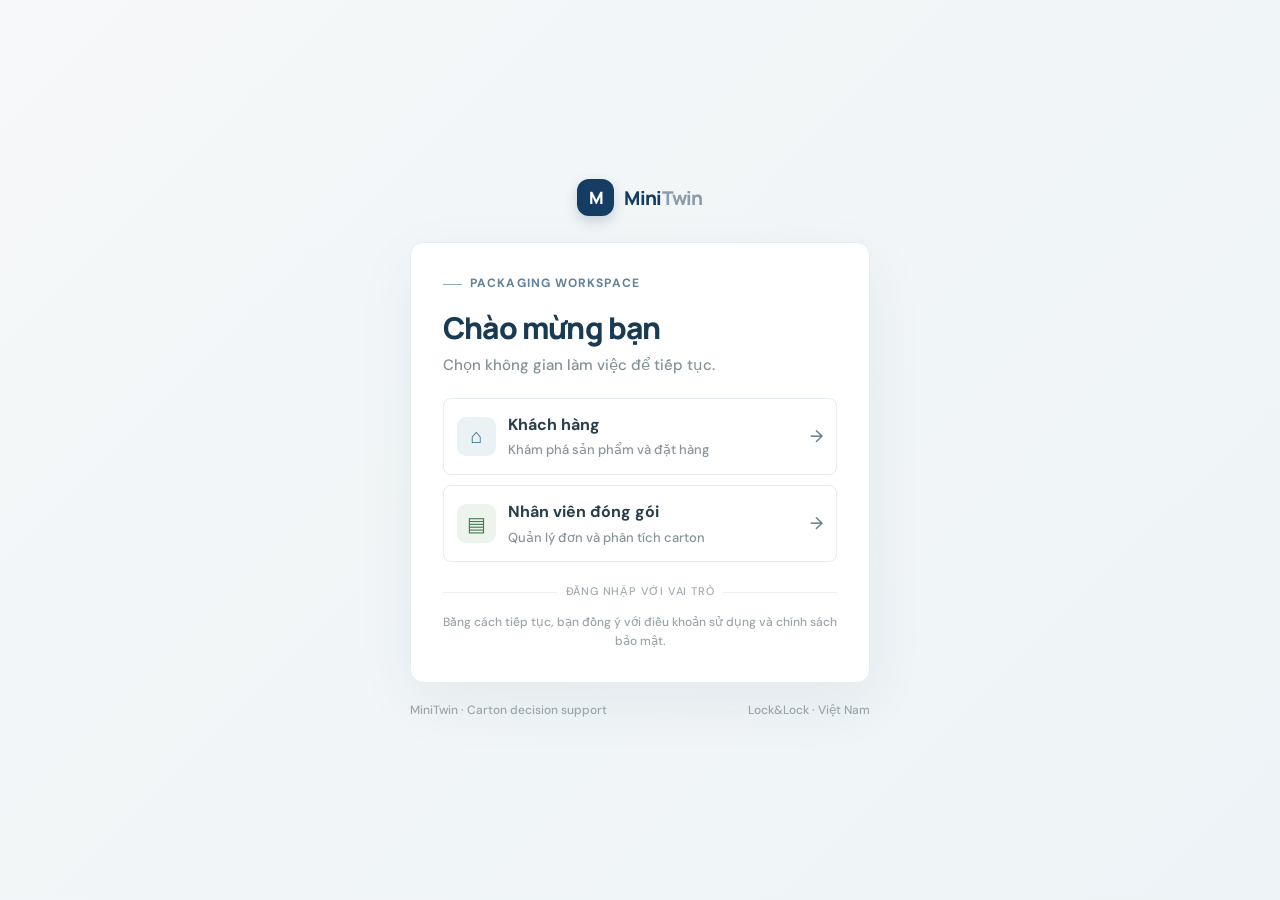
==== commit 18143afd: "update" ====
--- a/AI_Solution/index.html
+++ b/AI_Solution/index.html
@@ -1 +1 @@
-<!doctype html><html lang="vi"><head><meta charset="utf-8"><meta name="viewport" content="width=device-width,initial-scale=1"><meta name="theme-color" content="#153d63"><title>MiniTwin · Packaging intelligence</title><link rel="preconnect" href="https://fonts.googleapis.com"><link href="https://fonts.googleapis.com/css2?family=DM+Sans:wght@400;500;600;700&family=Manrope:wght@400;500;600;700;800&display=swap" rel="stylesheet"><link rel="stylesheet" href="css/style.css"></head><body class="home"><header class="home-nav"><a class="brand" href="index.html"><span class="brand-icon">M</span><span>Mini<span class="brand-light">Twin</span></span></a><span class="demo-label"><i></i> PROTOTYPE · DEMO DATA</span></header><main class="home-main"><section class="hero"><div class="hero-copy"><div class="eyebrow"><span class="eyebrow-line"></span> SMARTER PACKAGING, SIMPLER SHIPPING</div><h1>Mỗi đơn hàng,<br>một chiếc thùng <em>vừa vặn.</em></h1><p>MiniTwin giúp khách hàng tạo đơn hàng và hỗ trợ nhân viên tìm thùng carton phù hợp bằng tối ưu hóa ràng buộc.</p><a class="text-link" href="#choose">Khám phá bản demo <span>↓</span></a></div><div class="hero-art"><div class="art-orbit orbit-one"></div><div class="art-orbit orbit-two"></div><div class="box-art"><div class="box-top"></div><div class="box-front"><span>MINI<br>TWIN</span></div><div class="box-side"></div><div class="box-tape"></div></div><div class="float-card float-left"><span class="float-icon">↗</span><span><b>Right-size</b><small>Optimize every order</small></span></div><div class="float-card float-right"><span class="float-dot"></span><span><b>C001 · Selected</b><small>Cost optimized</small></span></div><div class="art-caption">PACKAGING DECISION SUPPORT <span>01 / 02</span></div></div></section><section id="choose" class="role-section"><div class="section-heading"><div><div class="eyebrow">CHỌN KHÔNG GIAN LÀM VIỆC</div><h2>Bạn muốn bắt đầu từ đâu?</h2></div><div class="section-note">Hai vai trò, một quy trình liền mạch</div></div><div class="role-grid"><a class="role-card customer-card" href="customer.html"><div class="role-card-top"><span class="role-icon">↗</span><span class="role-step">01 — CUSTOMER</span></div><div><h3>Khách hàng</h3><p>Khám phá sản phẩm, chọn món yêu thích và đặt đơn hàng mô phỏng.</p></div><div class="role-card-bottom"><span>Bắt đầu mua sắm</span><span class="arrow-circle">→</span></div><div class="role-decoration deco-bag">▱</div></a><a class="role-card staff-card" href="staff.html"><div class="role-card-top"><span class="role-icon">⌑</span><span class="role-step">02 — PACKING STAFF</span></div><div><h3>Nhân viên đóng gói</h3><p>Tiếp nhận đơn, chạy MiniTwin và xem phương án đóng gói tối ưu.</p></div><div class="role-card-bottom"><span>Mở packing station</span><span class="arrow-circle">→</span></div><div class="role-decoration deco-spark">✳</div></a></div><div class="home-foot"><span>MINITWIN · CARTON DECISION SUPPORT</span><span>Prototype sử dụng dữ liệu mô phỏng</span></div></section></main></body></html>
+<!doctype html><html lang="vi"><head><meta charset="utf-8"><meta name="viewport" content="width=device-width,initial-scale=1"><meta name="theme-color" content="#153d63"><title>MiniTwin · Đăng nhập</title><link rel="preconnect" href="https://fonts.googleapis.com"><link href="https://fonts.googleapis.com/css2?family=DM+Sans:wght@400;500;600;700&family=Manrope:wght@400;500;600;700;800&display=swap" rel="stylesheet"><link rel="stylesheet" href="css/style.css"><link rel="stylesheet" href="css/accessibility.css"></head><body class="login-page"><main class="login-shell"><a class="brand login-brand" href="index.html"><span class="brand-icon">M</span><span>Mini<span class="brand-light">Twin</span></span></a><section class="login-card"><div class="login-overline"><span class="login-line"></span> PACKAGING WORKSPACE</div><h1>Chào mừng bạn</h1><p class="login-subtitle">Chọn không gian làm việc để tiếp tục.</p><div class="login-choices"><a class="login-choice" href="customer.html"><span class="login-choice-icon customer-choice-icon">⌂</span><span class="login-choice-copy"><b>Khách hàng</b><small>Khám phá sản phẩm và đặt hàng</small></span><span class="login-arrow">→</span></a><a class="login-choice" href="staff.html"><span class="login-choice-icon staff-choice-icon">▤</span><span class="login-choice-copy"><b>Nhân viên đóng gói</b><small>Quản lý đơn và phân tích carton</small></span><span class="login-arrow">→</span></a></div><div class="login-divider"><span></span>ĐĂNG NHẬP VỚI VAI TRÒ<span></span></div><div class="login-terms">Bằng cách tiếp tục, bạn đồng ý với điều khoản sử dụng và chính sách bảo mật.</div></section><footer class="login-footer"><span>MiniTwin · Carton decision support</span><span>Lock&Lock · Việt Nam</span></footer></main></body></html>
--- a/AI_Solution/css/accessibility.css
+++ b/AI_Solution/css/accessibility.css
@@ -0,0 +1,40 @@
+/* Legibility, catalog photography, parcel previews and packing history */
+/* Keep text readable on the shop and packing station, including supporting labels. */
+body{font-size:16px;font-weight:500;line-height:1.6}
+.login-overline{font-size:12px}.login-card h1{font-size:30px}.login-subtitle{font-size:15px}.login-choice-copy b{font-size:16px}.login-choice-copy small{font-size:13px}.login-divider{font-size:11px}.login-terms{font-size:12px}.login-footer{font-size:12px}
+.store-nav nav a,.staff-shortcut,.cart-trigger{font-size:14px}.product-heading h2{font-size:30px}.product-heading p{font-size:16px}.product-copy h3{font-size:16px;line-height:1.45;min-height:46px}.product-category,.product-sku{font-size:13px}.product-price{font-size:17px}.add-button{width:38px;height:38px;font-size:22px}.product-tag{font-size:12px}.category-chip{font-size:14px;padding:10px 16px}.catalog-source{font-size:13px}.store-promise b{font-size:14px}.store-promise small{font-size:13px}.cart-product-copy b{font-size:14px}.cart-product-copy small{font-size:12px}.cart-total,.checkout-button{font-size:15px}.cart-note,.checkout-foot{font-size:12px}
+.staff-welcome h1{font-size:36px}.staff-welcome p{font-size:16px}.metric-label{font-size:13px}.metric-value{font-size:26px}.metric-trend{font-size:12px}.panel-title{font-size:16px}.panel-head p{font-size:13px}.order-tab{font-size:13px}.order-id{font-size:14px}.order-desc{font-size:13px}.order-status{font-size:11px}.order-price{font-size:12px}.orders-foot{font-size:12px}
+.analysis-empty h2{font-size:22px}.analysis-empty p{font-size:14px}.empty-steps{font-size:12px}.result-heading h2{font-size:22px}.result-heading p{font-size:13px}.recommended-carton h3{font-size:20px}.recommended-carton p{font-size:13px}.block-title,.criteria,.cost-row{font-size:13px}.cost-row.total{font-size:13px}.cost-row.total b{font-size:15px}.result-note{font-size:12px}.compare-title{font-size:12px}.saving-note{font-size:13px}.fragile-alert{font-size:14px}
+.package-product b,.package-product strong{font-size:13px}.package-product small{font-size:12px}.ready-heading h2{font-size:22px}.ready-heading p{font-size:13px}.ready-foot{font-size:12px}.history-heading h2{font-size:19px}.history-heading p{font-size:13px}.history-export{font-size:13px}.history-table th{font-size:12px}.history-table td{font-size:13px}.package-plan-title{font-size:13px}.package-plan-items span,.package-plan-meta,.shipment-fee small{font-size:12px}.shipment-fee b{font-size:13px}.shipment-fee>strong{font-size:17px}
+.login-page{min-height:100vh;background:linear-gradient(135deg,#f6f8f9,#edf3f6);display:grid;place-items:center;padding:24px}.login-shell{width:min(100%,460px)}.login-brand{display:flex;justify-content:center;margin-bottom:26px}.login-card{background:#fff;border:1px solid #e7edef;border-radius:13px;padding:31px 32px;box-shadow:0 19px 60px #183b5210}.login-overline{display:flex;align-items:center;gap:8px;font-size:9px;font-weight:700;letter-spacing:1.1px;color:#638298}.login-line{width:19px;height:1px;background:#8faebb}.login-card h1{font:800 27px Manrope;color:#193a53;margin:13px 0 5px;letter-spacing:-.8px}.login-subtitle{font-size:13px;color:#839198;margin:0 0 21px}.login-choices{display:grid;gap:10px}.login-choice{display:flex;align-items:center;gap:12px;border:1px solid #e5ebee;border-radius:8px;padding:13px;transition:.16s}.login-choice:hover{border-color:#9fb9c7;background:#f8fbfc;transform:translateY(-1px)}.login-choice-icon{width:39px;height:39px;border-radius:9px;display:grid;place-items:center;font-size:20px}.customer-choice-icon{background:#eaf2f5;color:#356987}.staff-choice-icon{background:#edf3ed;color:#477855}.login-choice-copy{flex:1}.login-choice-copy b{display:block;font-size:13px;color:#283e4a}.login-choice-copy small{display:block;font-size:10px;color:#87949a;margin-top:3px}.login-arrow{color:#688393;font-size:17px}.login-divider{display:flex;align-items:center;gap:9px;margin:21px 0 12px;color:#a0aaaf;font-size:8px;letter-spacing:.8px;white-space:nowrap}.login-divider span{height:1px;background:#edf0f2;flex:1}.login-terms{text-align:center;font-size:9px;color:#9aa5aa;line-height:1.6}.login-footer{display:flex;justify-content:space-between;margin-top:18px;color:#9ba6ab;font-size:9px}
+body{font-size:15px;font-weight:500;line-height:1.55}
+.eyebrow,.role-step,.art-caption,.visual-caption{font-weight:700}
+.demo-label{font-size:10px}
+.hero-copy>p,.role-card p,.store-hero-copy>p{font-size:14px;line-height:1.75}
+.role-card h3{font-size:20px}.role-card-bottom,.text-link{font-size:12px}.section-note{font-size:12px}.home-foot{font-size:9px}
+.store-nav nav a{font-size:12px}.staff-shortcut{font-size:11px}.cart-trigger{font-size:11px}
+.product-heading h2{font-size:25px}.product-heading p{font-size:13px}.product-copy h3{font-size:13px;line-height:1.5;min-height:39px}.product-category,.product-sku{font-size:10px}.product-price{font-size:13px}.add-button{width:30px;height:30px;font-size:18px}.product-tag{font-size:9px}.category-chip{font-size:12px;padding:9px 15px}.catalog-source{font-size:10px}
+.store-promise b{font-size:11px}.store-promise small{font-size:10px}.cart-product-copy b{font-size:11px}.cart-product-copy small{font-size:10px}.cart-total,.checkout-button{font-size:12px}.cart-note,.checkout-foot{font-size:10px}
+.staff-welcome h1{font-size:31px}.staff-welcome p{font-size:13px}.metric-label{font-size:10px}.metric-value{font-size:22px}.metric-trend{font-size:9px}.panel-title{font-size:13px}.panel-head p{font-size:10px}.order-tab{font-size:10px}.order-id{font-size:10px}.order-desc{font-size:10px}.order-status{font-size:8px}.order-price{font-size:9px}.orders-foot{font-size:9px}
+.analysis-empty h2{font-size:18px}.analysis-empty p{font-size:11px}.empty-steps{font-size:9px}.result-heading h2{font-size:18px}.result-heading p{font-size:10px}.recommended-carton h3{font-size:17px}.recommended-carton p{font-size:10px}.block-title,.criteria,.cost-row{font-size:10px}.cost-row.total{font-size:10px}.cost-row.total b{font-size:11px}.result-note{font-size:9px}.compare-title{font-size:9px}.saving-note{font-size:9px}.fragile-alert{font-size:10px}
+.real-product-image{position:absolute;inset:0;width:100%;height:100%;object-fit:contain;padding:12px;z-index:1;mix-blend-mode:multiply}
+.category-chips{display:flex;gap:8px;overflow-x:auto;padding:0 0 17px;scrollbar-width:thin}.category-chip{flex:0 0 auto;border:1px solid #e4eaed;border-radius:24px;background:#fff;color:#687982;padding:8px 14px;font-weight:600;transition:.15s}.category-chip:hover,.category-chip.active{background:#153d63;border-color:#153d63;color:#fff}
+.catalog-source{border-top:1px solid #edf0f1;margin-top:14px;padding-top:12px;color:#7e8e96}.catalog-source a{color:#28699b;font-weight:700}
+.cart-product-image{width:46px;height:46px;border-radius:6px;background:#edf3f5;position:relative;overflow:hidden;display:grid;place-items:center;color:#668392;flex:0 0 46px}.cart-product-image>span{font-size:19px}.cart-product-image .real-product-image{padding:2px}.cart-line{grid-template-columns:46px 1fr auto 18px}.cart-product-copy{min-width:0}
+.order-thumb{position:relative;overflow:hidden}.order-thumb img{position:absolute;width:100%;height:100%;object-fit:contain;inset:0;padding:2px;mix-blend-mode:multiply;background:#edf3f5}.package-products{display:grid;gap:7px;margin:11px 0;padding:10px;border:1px solid #e9eef0;border-radius:6px;background:#fbfcfc}.package-product{display:flex;align-items:center;gap:9px;min-width:0}.package-photo{position:relative;overflow:hidden;width:40px;height:40px;flex:0 0 40px;display:grid;place-items:center;background:#eaf1f4;border-radius:5px;color:#628195}.package-photo>span{font-size:17px}.package-photo img{position:absolute;inset:0;width:100%;height:100%;object-fit:contain;padding:2px;mix-blend-mode:multiply}.package-product>div:nth-child(2){min-width:0;flex:1}.package-product b{display:block;font-size:10px;white-space:nowrap;overflow:hidden;text-overflow:ellipsis}.package-product small{display:block;color:#88969c;font-size:9px;margin-top:3px}.package-product strong{font-size:10px;color:#526a78}
+.ready-view{padding:4px 2px}.ready-heading{display:flex;align-items:center;justify-content:space-between}.ready-heading h2{font:800 18px Manrope;margin:5px 0 2px;color:#294659}.ready-heading p{font-size:10px;color:#849198;margin:0}.ready-foot{display:flex;align-items:center;justify-content:space-between;gap:10px;font-size:9px;color:#71818a}.ready-foot .result-button{max-width:235px}
+.box-item-gallery{display:flex;gap:5px;margin-top:8px;position:relative;z-index:2}.box-item-photo{position:relative;width:30px;height:30px;border-radius:4px;background:#ffffffd9;overflow:hidden;display:grid;place-items:center;color:#536f7c;font-size:12px}.box-item-photo img{position:absolute;inset:0;width:100%;height:100%;object-fit:contain;padding:2px;mix-blend-mode:multiply}
+.history-panel{margin-top:16px;background:#fff;border:1px solid #e7edef;border-radius:8px;padding:16px}.history-heading{display:flex;align-items:center;justify-content:space-between;margin-bottom:12px}.history-heading h2{font:700 15px Manrope;margin:0;color:#273f4d}.history-heading p{font-size:10px;color:#87949a;margin:4px 0 0}.history-export{border:0;border-radius:5px;background:#153d63;color:#fff;padding:9px 12px;font-size:10px;font-weight:700}.history-table-wrap{overflow:auto}.history-table{width:100%;border-collapse:collapse;min-width:620px}.history-table th{text-align:left;font-size:9px;letter-spacing:.55px;color:#8e9ba1;padding:9px;border-bottom:1px solid #e8edef}.history-table td{font-size:10px;color:#53636b;padding:10px 9px;border-bottom:1px solid #eef1f2}.history-table td b{color:#294555}.history-empty{text-align:center!important;color:#93a0a5!important;padding:24px!important}.package-plan-list{display:grid;gap:8px;margin-top:12px}.package-plan-card{border:1px solid #e5ebee;border-radius:6px;padding:10px}.package-plan-title{display:flex;align-items:center;gap:9px;font-size:10px}.package-plan-title b{color:#2e5064}.package-plan-title span{color:#798a93;flex:1}.package-plan-title strong{color:#385e75}.package-plan-items{display:grid;gap:5px;margin:8px 0}.package-plan-items span{display:flex;align-items:center;gap:7px;font-size:9px;color:#61727a}.package-plan-items img{width:26px;height:26px;object-fit:contain;background:#eff4f6;border-radius:4px;mix-blend-mode:multiply}.package-plan-meta{font-size:9px;color:#849198}.shipment-fee{display:flex;justify-content:space-between;align-items:center;margin-top:10px;border:1px solid #dce9e2;background:#f4f9f5;border-radius:6px;padding:10px}.shipment-fee b{font-size:10px;color:#3d6f52}.shipment-fee small{display:block;color:#84968a;font-size:9px;margin-top:3px}.shipment-fee>strong{font-size:14px;color:#317149}
+@media(max-width:650px){.product-heading h2{font-size:22px}.staff-welcome h1{font-size:24px}.ready-foot{align-items:stretch;flex-direction:column}.ready-foot .result-button{max-width:none}.package-plan-title{flex-wrap:wrap}.package-plan-title span{flex:initial}.history-panel{padding:12px}}
+@media(max-width:520px){.login-card{padding:25px 20px}.login-card h1{font-size:24px}.login-footer{font-size:8px}}
+/* Final overrides also raise tiny labels from the original visual theme. */
+.login-overline{font-size:12px}.login-card h1{font-size:30px}.login-subtitle{font-size:15px}.login-choice-copy b{font-size:16px}.login-choice-copy small{font-size:13px}.login-divider{font-size:11px}.login-terms{font-size:12px}.login-footer{font-size:12px}
+.store-nav nav a,.staff-shortcut,.cart-trigger{font-size:14px}.product-heading h2{font-size:30px}.product-heading p{font-size:16px}.product-copy h3{font-size:16px;line-height:1.45;min-height:46px}.product-category,.product-sku{font-size:13px}.product-price{font-size:17px}.product-tag{font-size:12px}.category-chip{font-size:14px}.catalog-source{font-size:13px}.store-promise b{font-size:14px}.store-promise small{font-size:13px}.cart-product-copy b{font-size:14px}.cart-product-copy small{font-size:12px}.cart-total,.checkout-button{font-size:15px}.cart-note,.checkout-foot{font-size:12px}
+.staff-welcome h1{font-size:36px}.staff-welcome p{font-size:16px}.metric-label{font-size:13px}.metric-value{font-size:26px}.metric-trend{font-size:12px}.panel-title{font-size:16px}.panel-head p{font-size:13px}.order-tab{font-size:13px}.order-id{font-size:14px}.order-desc{font-size:13px}.order-status{font-size:11px}.order-price{font-size:12px}.orders-foot{font-size:12px}.analysis-empty h2{font-size:22px}.analysis-empty p{font-size:14px}.empty-steps{font-size:12px}.result-heading h2{font-size:22px}.result-heading p{font-size:13px}.recommended-carton h3{font-size:20px}.recommended-carton p{font-size:13px}.block-title,.criteria,.cost-row{font-size:13px}.cost-row.total{font-size:13px}.cost-row.total b{font-size:15px}.result-note{font-size:12px}.compare-title{font-size:12px}.saving-note{font-size:13px}.fragile-alert{font-size:14px}
+.package-product b,.package-product strong{font-size:13px}.package-product small{font-size:12px}.ready-heading h2{font-size:22px}.ready-heading p{font-size:13px}.ready-foot{font-size:12px}.history-heading h2{font-size:19px}.history-heading p{font-size:13px}.history-export{font-size:13px}.history-table th{font-size:12px}.history-table td{font-size:13px}.package-plan-title{font-size:13px}.package-plan-items span,.package-plan-meta,.shipment-fee small{font-size:12px}.shipment-fee b{font-size:13px}.shipment-fee>strong{font-size:17px}
+
+.image-fallback{position:absolute;inset:0;display:grid;place-items:center;color:#668392;font-size:18px;z-index:0}.order-thumb,.package-photo,.box-item-photo,.package-plan-items span{position:relative}.order-thumb img,.package-photo img,.box-item-photo img,.package-plan-items img{z-index:1}.package-plan-items .image-fallback{width:26px;height:26px;font-style:normal;font-size:13px;flex:0 0 26px}.package-plan-items span{min-height:26px}
+body{font-size:16px;font-weight:500;line-height:1.6}
+.eyebrow,.result-kicker,.carton-label,.result-chip,.fragile-mark,.live-pill,.live-indicator,.staff-breadcrumb{font-size:12px}
+.package-plan-items .image-fallback{inset:auto;top:0;left:0}
+.package-plan-items span{padding-left:33px}
